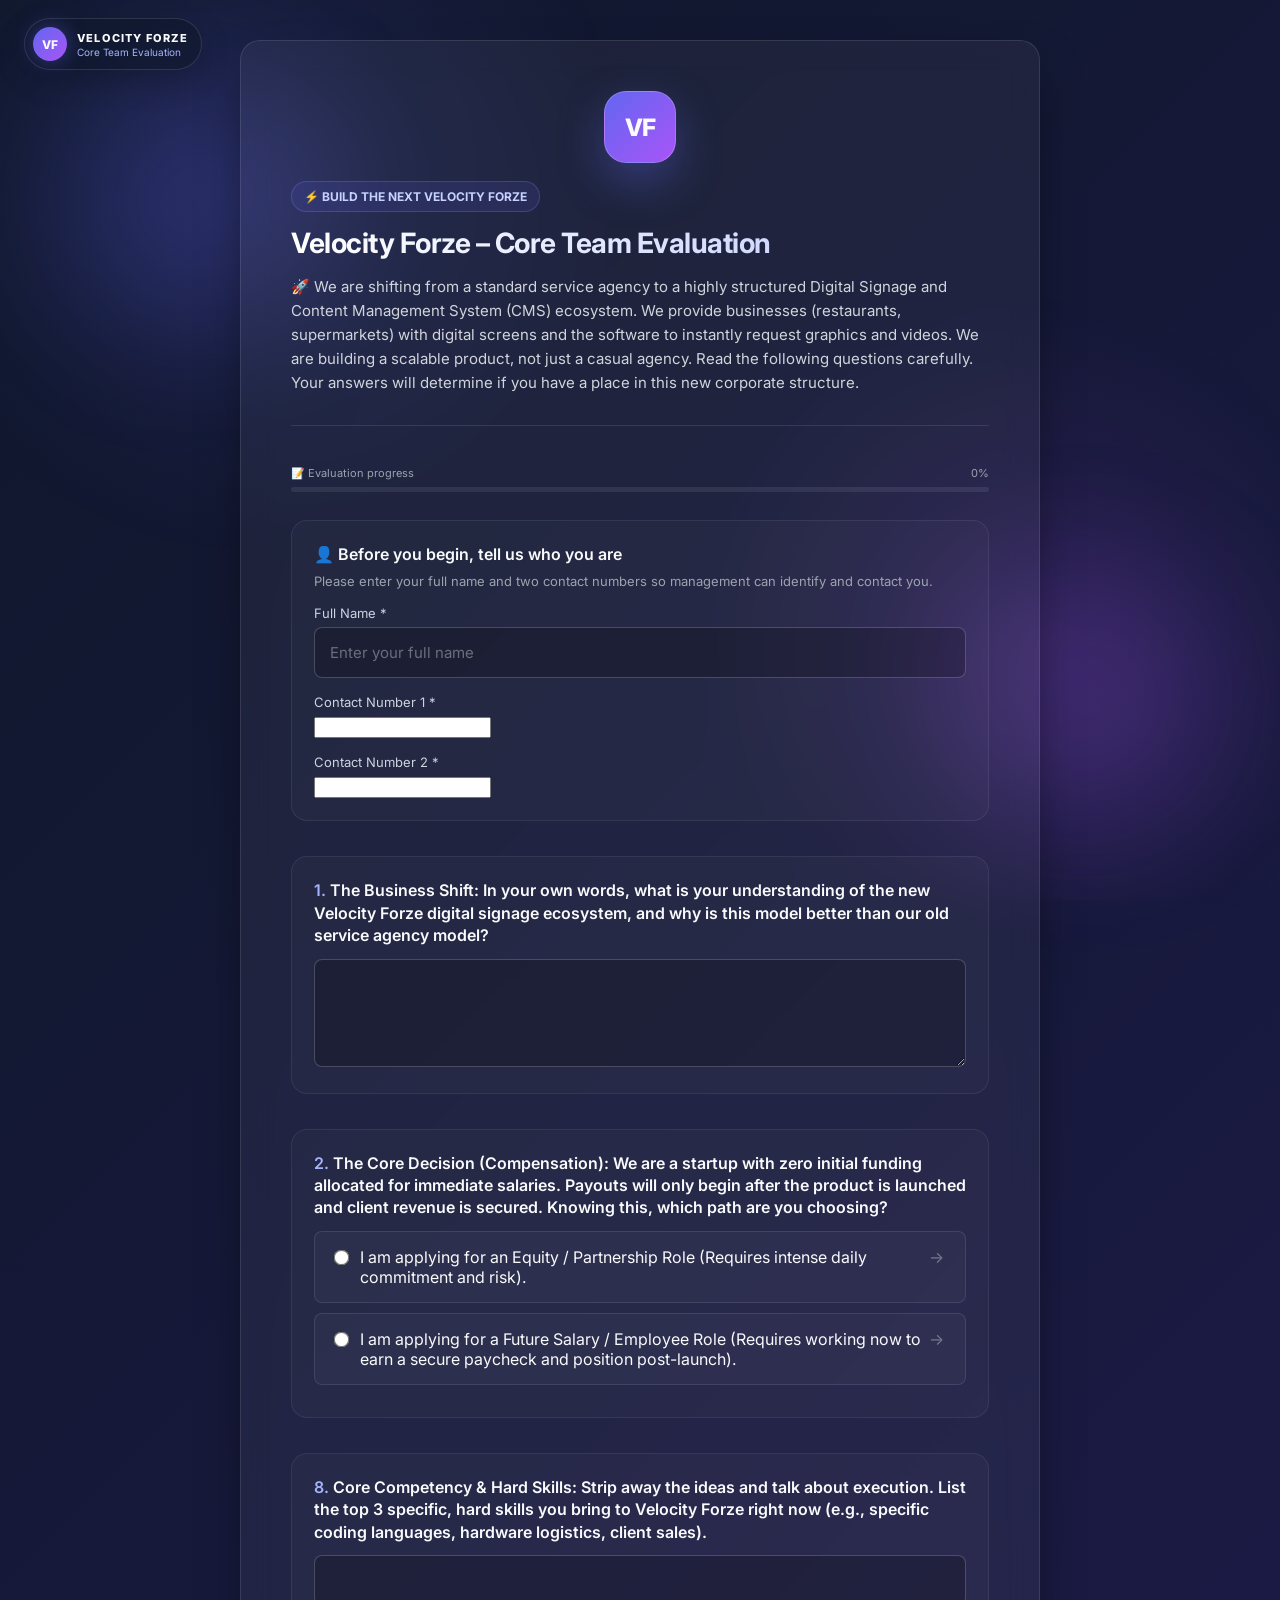
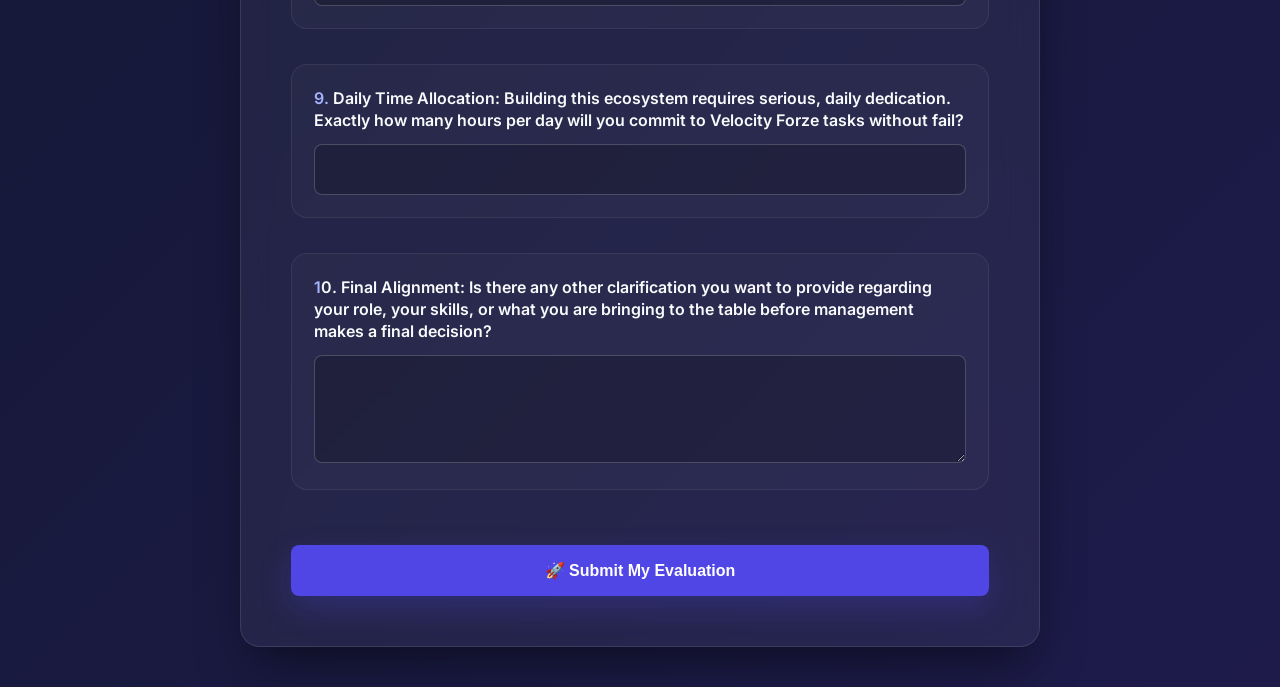
==== index.html @ c9fdd6f0 "Add files via upload" ====
<!DOCTYPE html>
<html lang="en">
<head>
    <meta charset="UTF-8">
    <meta name="viewport" content="width=device-width, initial-scale=1.0">
    <title>Velocity Forze – Core Team Evaluation</title>
    <style>
        @import url('https://fonts.googleapis.com/css2?family=Inter:wght@400;500;600;700;800&display=swap');

        * { box-sizing: border-box; }

        html { scroll-behavior: smooth; }

        body::before {
            content: "";
            position: fixed;
            inset: 0;
            pointer-events: none;
            background:
                radial-gradient(circle at 20% 20%, rgba(99,102,241,.14), transparent 30%),
                radial-gradient(circle at 80% 70%, rgba(168,85,247,.12), transparent 28%);
            animation: pulseBg 8s ease-in-out infinite alternate;
            z-index: -1;
        }

        .ambient {
            position: fixed;
            width: 260px;
            height: 260px;
            border-radius: 50%;
            filter: blur(70px);
            opacity: .22;
            pointer-events: none;
            z-index: -1;
            animation: floatOrb 10s ease-in-out infinite;
        }
        .ambient-1 { background: #6366f1; top: 8%; left: 5%; }
        .ambient-2 { background: #a855f7; right: 5%; bottom: 8%; animation-delay: -4s; }

        .top-brand {
            position: fixed;
            top: 18px;
            left: 24px;
            display: flex;
            align-items: center;
            gap: 10px;
            z-index: 20;
            padding: 8px 13px 8px 8px;
            border: 1px solid rgba(255,255,255,.12);
            background: rgba(15,23,42,.62);
            backdrop-filter: blur(14px);
            border-radius: 999px;
            box-shadow: 0 10px 30px rgba(0,0,0,.2);
        }

        .brand-mark {
            width: 34px;
            height: 34px;
            border-radius: 50%;
            display: grid;
            place-items: center;
            font-size: 12px;
            font-weight: 800;
            background: linear-gradient(135deg, #6366f1, #a855f7);
            box-shadow: 0 0 20px rgba(99,102,241,.45);
        }

        .brand-name { font-size: 11px; font-weight: 800; letter-spacing: 1.2px; }
        .brand-subtitle { font-size: 10px; color: #a5b4fc; margin-top: 1px; }

        .glass-panel {
            animation: panelIn .8s cubic-bezier(.2,.8,.2,1) both;
        }

        h1 {
            background: linear-gradient(90deg, #fff, #c7d2fe, #e9d5ff, #fff);
            background-size: 250% auto;
            -webkit-background-clip: text;
            background-clip: text;
            color: transparent;
            animation: shimmer 6s linear infinite;
        }

        .intro-badge {
            display: inline-flex;
            align-items: center;
            gap: 8px;
            margin-bottom: 14px;
            padding: 7px 12px;
            border-radius: 999px;
            font-size: 12px;
            font-weight: 700;
            color: #c7d2fe;
            background: rgba(99,102,241,.12);
            border: 1px solid rgba(129,140,248,.25);
        }

        .question-group {
            position: relative;
            padding: 22px;
            margin-bottom: 22px;
            border-radius: 16px;
            background: rgba(255,255,255,.025);
            border: 1px solid rgba(255,255,255,.07);
            transition: transform .25s ease, border-color .25s ease, background .25s ease;
        }

        .question-group.focused {
            border-color: rgba(129,140,248,.45);
            box-shadow: 0 0 0 3px rgba(79,70,229,.08);
        }

        .question-group:hover {
            transform: translateY(-2px);
            background: rgba(255,255,255,.045);
            border-color: rgba(129,140,248,.25);
        }

        label.question-title::first-letter { color: #a5b4fc; }

        textarea, input[type="text"] {
            background: rgba(2,6,23,.42);
            border-radius: 12px;
        }

        textarea::placeholder, input::placeholder { color: rgba(255,255,255,.35); }

        .radio-group label {
            position: relative;
            overflow: hidden;
            border-radius: 12px;
        }

        .radio-group label::after {
            content: "→";
            position: absolute;
            right: 16px;
            opacity: .35;
            transform: translateX(-5px);
            transition: .2s ease;
        }

        .radio-group label:hover::after {
            opacity: 1;
            transform: translateX(0);
        }

        .radio-group input[type="radio"]:checked + span { color: #c7d2fe; }

        .radio-group label:has(input:checked) {
            background: rgba(79,70,229,.16);
            border-color: rgba(129,140,248,.55);
            box-shadow: inset 0 0 0 1px rgba(129,140,248,.12), 0 8px 25px rgba(79,70,229,.12);
        }

        button.submit-btn {
            position: relative;
            overflow: hidden;
            border-radius: 12px;
            background: linear-gradient(135deg, #4f46e5, #7c3aed);
            box-shadow: 0 12px 30px rgba(79,70,229,.25);
            transition: transform .2s ease, box-shadow .2s ease;
        }

        button.submit-btn::before {
            content: "";
            position: absolute;
            top: 0;
            left: -120%;
            width: 80%;
            height: 100%;
            background: linear-gradient(90deg, transparent, rgba(255,255,255,.28), transparent);
            transform: skewX(-20deg);
            animation: buttonShine 3.5s infinite;
        }

        button.submit-btn:hover {
            background: linear-gradient(135deg, #6366f1, #8b5cf6);
            transform: translateY(-2px);
            box-shadow: 0 16px 35px rgba(79,70,229,.35);
        }

        .progress-wrap {
            margin: 0 0 28px;
        }

        .progress-head {
            display: flex;
            justify-content: space-between;
            color: #9ca3af;
            font-size: 11px;
            margin-bottom: 7px;
        }

        .progress-track {
            height: 5px;
            background: rgba(255,255,255,.08);
            border-radius: 999px;
            overflow: hidden;
        }

        .progress-bar {
            width: 0%;
            height: 100%;
            border-radius: inherit;
            background: linear-gradient(90deg, #6366f1, #a855f7);
            transition: width .35s ease;
        }

        .dynamic-section {
            border-left: 2px solid rgba(129,140,248,.45);
            padding-left: 12px;
        }

        @keyframes panelIn {
            from { opacity: 0; transform: translateY(25px) scale(.985); }
            to { opacity: 1; transform: translateY(0) scale(1); }
        }

        @keyframes shimmer {
            0% { background-position: 0% 50%; }
            100% { background-position: 250% 50%; }
        }

        @keyframes floatOrb {
            0%,100% { transform: translate(0,0) scale(1); }
            50% { transform: translate(30px,-25px) scale(1.08); }
        }

        @keyframes pulseBg {
            from { opacity: .7; }
            to { opacity: 1; }
        }

        @keyframes buttonShine {
            0%, 45% { left: -120%; }
            70%, 100% { left: 140%; }
        }

        @media (max-width: 700px) {
            body { padding: 75px 12px 25px; }
            .glass-panel { padding: 24px; }
            .top-brand { left: 12px; top: 12px; }
            h1 { font-size: 24px; }
            .question-group { padding: 16px; }
        }
    
        :root {
            --primary: #4F46E5;
            --primary-hover: #4338CA;
            --text-light: #F9FAFB;
            --text-muted: #D1D5DB;
        }

        body {
            margin: 0;
            padding: 40px 20px;
            font-family: 'Inter', -apple-system, BlinkMacSystemFont, "Segoe UI", Roboto, sans-serif;
            background: linear-gradient(135deg, #0f172a 0%, #1e1b4b 100%);
            color: var(--text-light);
            min-height: 100vh;
            display: flex;
            justify-content: center;
        }

        /* Ultra-Modern Glassmorphism UI */
        .glass-panel {
            background: rgba(255, 255, 255, 0.05);
            backdrop-filter: blur(16px);
            -webkit-backdrop-filter: blur(16px);
            border: 1px solid rgba(255, 255, 255, 0.1);
            border-radius: 20px;
            padding: 50px;
            max-width: 800px;
            width: 100%;
            box-shadow: 0 25px 50px -12px rgba(0, 0, 0, 0.5);
        }

        h1 {
            font-size: 28px;
            margin-top: 0;
            margin-bottom: 15px;
            font-weight: 700;
            letter-spacing: -0.5px;
        }

        p.description {
            color: var(--text-muted);
            font-size: 15px;
            line-height: 1.6;
            margin-bottom: 40px;
            border-bottom: 1px solid rgba(255,255,255,0.1);
            padding-bottom: 30px;
        }

        .question-group {
            margin-bottom: 35px;
        }

        label.question-title {
            display: block;
            font-weight: 600;
            margin-bottom: 12px;
            font-size: 16px;
            line-height: 1.4;
        }

        textarea, input[type="text"] {
            width: 100%;
            background: rgba(0, 0, 0, 0.2);
            border: 1px solid rgba(255, 255, 255, 0.2);
            color: white;
            border-radius: 8px;
            padding: 15px;
            font-size: 15px;
            font-family: inherit;
            box-sizing: border-box;
            transition: all 0.3s ease;
        }

        textarea:focus, input[type="text"]:focus {
            outline: none;
            border-color: var(--primary);
            box-shadow: 0 0 0 3px rgba(79, 70, 229, 0.2);
        }

        .radio-group label {
            display: flex;
            align-items: flex-start;
            background: rgba(255, 255, 255, 0.03);
            border: 1px solid rgba(255, 255, 255, 0.1);
            padding: 15px;
            border-radius: 8px;
            margin-bottom: 10px;
            cursor: pointer;
            transition: all 0.2s ease;
        }

        .radio-group label:hover {
            background: rgba(255, 255, 255, 0.08);
        }

        .radio-group input[type="radio"] {
            margin-top: 4px;
            margin-right: 12px;
            accent-color: var(--primary);
            transform: scale(1.2);
        }

        /* Smooth CSS Transitions for Dynamic Logic */
        .dynamic-section {
            max-height: 0;
            overflow: hidden;
            opacity: 0;
            transition: max-height 0.6s ease-in-out, opacity 0.6s ease-in-out, margin 0.6s ease-in-out;
        }

        .dynamic-section.active {
            max-height: 2000px; /* Arbitrary large number to allow full expansion */
            opacity: 1;
            margin-bottom: 30px;
        }

        button.submit-btn {
            background: var(--primary);
            color: white;
            border: none;
            padding: 16px 32px;
            border-radius: 8px;
            font-size: 16px;
            font-weight: 600;
            cursor: pointer;
            width: 100%;
            transition: background 0.3s ease;
            margin-top: 20px;
        }

        button.submit-btn:hover {
            background: var(--primary-hover);
        }

        .portal-logo {
            width: 72px;
            height: 72px;
            margin: 0 auto 18px;
            border-radius: 22px;
            display: grid;
            place-items: center;
            font-size: 24px;
            font-weight: 800;
            letter-spacing: -1px;
            background: linear-gradient(135deg, #6366f1, #a855f7);
            box-shadow: 0 18px 45px rgba(99,102,241,.35);
            border: 1px solid rgba(255,255,255,.2);
        }

        .admin-screen {
            display: none;
            width: 100%;
            max-width: 520px;
            margin: 70px auto 0;
            animation: panelIn .6s cubic-bezier(.2,.8,.2,1) both;
        }

        .admin-screen.visible { display: block; }

        .admin-card {
            background: rgba(255,255,255,.055);
            backdrop-filter: blur(18px);
            -webkit-backdrop-filter: blur(18px);
            border: 1px solid rgba(255,255,255,.12);
            border-radius: 22px;
            padding: 34px;
            box-shadow: 0 25px 60px rgba(0,0,0,.35);
        }

        .admin-card h2 { margin: 0 0 8px; }
        .admin-card p { color: #a1a1aa; line-height: 1.6; }

        .admin-input {
            width: 100%;
            padding: 14px;
            margin: 8px 0 12px;
            color: white;
            background: rgba(2,6,23,.5);
            border: 1px solid rgba(255,255,255,.14);
            border-radius: 11px;
            outline: none;
            font: inherit;
        }

        .admin-input:focus {
            border-color: #818cf8;
            box-shadow: 0 0 0 3px rgba(99,102,241,.12);
        }

        .admin-btn {
            width: 100%;
            border: 0;
            border-radius: 11px;
            padding: 14px;
            color: white;
            font-weight: 700;
            cursor: pointer;
            background: linear-gradient(135deg, #4f46e5, #7c3aed);
        }

        .admin-message {
            min-height: 20px;
            margin-top: 12px;
            color: #fca5a5;
            font-size: 13px;
        }

        .admin-panel {
            display: none;
            margin-top: 22px;
            padding: 18px;
            border-radius: 14px;
            background: rgba(255,255,255,.04);
            border: 1px solid rgba(255,255,255,.08);
        }

        .admin-panel.visible { display: block; }

        .back-link {
            display: inline-block;
            margin-top: 16px;
            color: #c7d2fe;
            cursor: pointer;
            text-decoration: none;
            font-size: 13px;
        }

    </style>
</head>
<body>
    <div class="ambient ambient-1"></div>
    <div class="ambient ambient-2"></div>
    <div class="top-brand">
        <div class="brand-mark">VF</div>
        <div>
            <div class="brand-name">VELOCITY FORZE</div>
            <div class="brand-subtitle">Core Team Evaluation</div>
        </div>
    </div>


    <section id="adminScreen" class="admin-screen">
        <div class="admin-card">
            <div class="portal-logo">VF</div>
            <h2>🔐 Admin Access</h2>
            <p>Velocity Forze management portal. Enter your administrator credentials to continue.</p>

            <label for="adminUser">Username</label>
            <input id="adminUser" class="admin-input" type="text" autocomplete="username" placeholder="Admin username">

            <label for="adminPass">Password</label>
            <input id="adminPass" class="admin-input" type="password" autocomplete="current-password" placeholder="Admin password">

            <button class="admin-btn" type="button" onclick="loginAdmin()">🚀 Access Admin</button>
            <div id="adminMessage" class="admin-message"></div>

            <div id="adminPanel" class="admin-panel">
                <strong>✅ Admin Portal Unlocked</strong>
                <p>You are now inside the Velocity Forze admin area.</p>
                <p><small>Form submissions are sent to the configured webhook endpoint.</small></p>
                <button class="admin-btn" type="button" onclick="logoutAdmin()">Log Out</button>
            </div>

            <a class="back-link" onclick="showEvaluation()">← Back to evaluation</a>
        </div>
    </section>

    <div id="evaluationScreen" class="glass-panel">
        <div class="portal-logo">VF</div>
        <div class="intro-badge">⚡ BUILD THE NEXT VELOCITY FORZE</div>
        <h1>Velocity Forze – Core Team Evaluation</h1>
        <p class="description">🚀 We are shifting from a standard service agency to a highly structured Digital Signage and Content Management System (CMS) ecosystem. We provide businesses (restaurants, supermarkets) with digital screens and the software to instantly request graphics and videos. We are building a scalable product, not just a casual agency. Read the following questions carefully. Your answers will determine if you have a place in this new corporate structure.</p>

        <!-- Form submission can be routed to a free service like Formspree.io by adding action="https://formspree.io/f/YOUR_ID" -->
        <div class="progress-wrap">
            <div class="progress-head">
                <span>📝 Evaluation progress</span>
                <span id="progressText">0%</span>
            </div>
            <div class="progress-track"><div class="progress-bar" id="progressBar"></div></div>
        </div>

        <form id="evaluationForm">
            

            <!-- APPLICANT DETAILS -->
            <div class="question-group applicant-details">
                <label class="question-title">👤 Before you begin, tell us who you are</label>
                <p style="color:#9ca3af;font-size:13px;margin:-4px 0 16px;">
                    Please enter your full name and two contact numbers so management can identify and contact you.
                </p>

                <label for="full_name" style="display:block;font-size:13px;color:#cbd5e1;margin-bottom:6px;">Full Name *</label>
                <input id="full_name" name="full_name" type="text" required autocomplete="name" placeholder="Enter your full name">

                <label for="contact_number_1" style="display:block;font-size:13px;color:#cbd5e1;margin:16px 0 6px;">Contact Number 1 *</label>
                <input id="contact_number_1" name="contact_number_1" type="tel" required autocomplete="tel" placeholder="Primary contact number">

                <label for="contact_number_2" style="display:block;font-size:13px;color:#cbd5e1;margin:16px 0 6px;">Contact Number 2 *</label>
                <input id="contact_number_2" name="contact_number_2" type="tel" required placeholder="Secondary contact number">
            </div>

            <!-- Question 1 -->
            <div class="question-group">
                <label class="question-title">1. The Business Shift: In your own words, what is your understanding of the new Velocity Forze digital signage ecosystem, and why is this model better than our old service agency model?</label>
                <textarea name="q1_business_shift" rows="4" required></textarea>
            </div>

            <!-- Question 2: The Core Decision (Triggers Logic) -->
            <div class="question-group">
                <label class="question-title">2. The Core Decision (Compensation): We are a startup with zero initial funding allocated for immediate salaries. Payouts will only begin after the product is launched and client revenue is secured. Knowing this, which path are you choosing?</label>
                <div class="radio-group">
                    <label>
                        <input type="radio" name="compensation" value="equity" onchange="toggleSections()" required>
                        I am applying for an Equity / Partnership Role (Requires intense daily commitment and risk).
                    </label>
                    <label>
                        <input type="radio" name="compensation" value="salary" onchange="toggleSections()">
                        I am applying for a Future Salary / Employee Role (Requires working now to earn a secure paycheck and position post-launch).
                    </label>
                </div>
            </div>

            <!-- PATH A: EQUITY SECTION (Hidden by default) -->
            <div id="equitySection" class="dynamic-section">
                <div class="question-group">
                    <label class="question-title">3. The Equity Investment: We do not give away free equity. If you want to be a partner, you must invest heavily. What exactly are you bringing to the table right now?</label>
                    <div class="radio-group">
                        <label><input type="radio" name="investment_type" value="skills"> High-Level Technical/Operational Skills (Sweat Equity)</label>
                        <label><input type="radio" name="investment_type" value="capital"> Direct Financial Capital (Monetary Investment)</label>
                    </div>
                </div>

                <div class="question-group">
                    <label class="question-title">4. Proving Your Equity Value: Based on your answer above, detail exactly what you are investing. If you chose skills, what are they and why can't the company survive without them? If you chose capital, how much?</label>
                    <textarea name="q_final_alignment" rows="4"></textarea>
                </div>

                <div class="question-group">
                    <label class="question-title">5. The Equity Revocation Clause: Equity is earned, not given. You will be assigned daily tasks that must be completed within your committed 5-7 hour window. If you fail to deliver on time, or if you stop working, the company retains the full legal right to revoke 100% of your equity. Furthermore, this equity cannot be sold or transferred. Do you understand and agree to these terms?</label>
                    <div class="radio-group">
                        <label><input type="radio" name="revocation_clause" value="agree"> Yes, I agree.</label>
                        <label><input type="radio" name="revocation_clause" value="disagree"> No, I do not agree. (Selecting this disqualifies you from an equity role).</label>
                    </div>
                </div>
            </div>

            <!-- PATH B: SALARY SECTION (Hidden by default) -->
            <div id="salarySection" class="dynamic-section">
                <div class="question-group">
                    <label class="question-title">6. The Salary Reality: You are choosing to be an employee waiting for the product launch. What specific daily tasks or skills will you execute right now, unpaid, to guarantee we successfully reach that launch day so we can all get paid?</label>
                    <textarea name="q_final_alignment" rows="4"></textarea>
                </div>

                <div class="question-group">
                    <label class="question-title">7. Future Salary Expectations: Once the product launches and the company has revenue, what specific job title and realistic monthly salary are you expecting in return for your early contributions?</label>
                    <input type="text" name="q7_salary_expectations">
                </div>
            </div>

            <!-- FINAL COMMON QUESTIONS (Always visible at the bottom) -->
            <div class="question-group">
                <label class="question-title">8. Core Competency & Hard Skills: Strip away the ideas and talk about execution. List the top 3 specific, hard skills you bring to Velocity Forze right now (e.g., specific coding languages, hardware logistics, client sales).</label>
                <input type="text" name="q8_hard_skills" required>
            </div>

            <div class="question-group">
                <label class="question-title">9. Daily Time Allocation: Building this ecosystem requires serious, daily dedication. Exactly how many hours per day will you commit to Velocity Forze tasks without fail?</label>
                <input type="text" name="q9_daily_hours" required>
            </div>

            <div class="question-group">
                <label class="question-title">10. Final Alignment: Is there any other clarification you want to provide regarding your role, your skills, or what you are bringing to the table before management makes a final decision?</label>
                <textarea name="q10_final_alignment" rows="4"></textarea>
            </div>

            <input type="hidden" name="submitted_at" id="submitted_at"><button type="submit" class="submit-btn">🚀 Submit My Evaluation</button>
        </form>
    </div>

    <!-- JavaScript to Handle the Instant Logic -->
    <script>
        function toggleSections() {
            const equityRadio = document.querySelector('input[name="compensation"][value="equity"]');
            const salaryRadio = document.querySelector('input[name="compensation"][value="salary"]');
            
            const equitySection = document.getElementById('equitySection');
            const salarySection = document.getElementById('salarySection');
            
            // Required field inputs inside the dynamic sections
            const equityInputs = equitySection.querySelectorAll('input, textarea');
            const salaryInputs = salarySection.querySelectorAll('input, textarea');

            if (equityRadio.checked) {
                // Show Equity, Hide Salary
                equitySection.classList.add('active');
                salarySection.classList.remove('active');
                
                // Toggle HTML5 validation so hidden fields don't block submission
                equityInputs.forEach(input => input.setAttribute('required', 'true'));
                salaryInputs.forEach(input => input.removeAttribute('required'));
                
            } else if (salaryRadio.checked) {
                // Show Salary, Hide Equity
                salarySection.classList.add('active');
                equitySection.classList.remove('active');
                
                // Toggle HTML5 validation
                salaryInputs.forEach(input => input.setAttribute('required', 'true'));
                equityInputs.forEach(input => input.removeAttribute('required'));
            }
        }
        document.getElementById('submitted_at').value = new Date().toISOString();

        // Live completion indicator
        const form = document.getElementById('evaluationForm');
        const progressBar = document.getElementById('progressBar');
        const progressText = document.getElementById('progressText');

        function updateProgress() {
            const visibleRequired = [...form.querySelectorAll('input[required], textarea[required]')]
                .filter(el => el.offsetParent !== null);
            const answered = visibleRequired.filter(el =>
                el.type === 'radio'
                    ? document.querySelector(`input[name="${el.name}"]:checked`)
                    : el.value.trim() !== ''
            ).length;

            const percent = visibleRequired.length ? Math.round((answered / visibleRequired.length) * 100) : 0;
            progressBar.style.width = percent + '%';
            progressText.textContent = percent + '%';
        }

        form.addEventListener('input', updateProgress);
        form.addEventListener('change', updateProgress);

        document.querySelectorAll('textarea, input[type="text"]').forEach(field => {
            field.addEventListener('focus', () => field.closest('.question-group')?.classList.add('focused'));
            field.addEventListener('blur', () => field.closest('.question-group')?.classList.remove('focused'));
        });

        updateProgress();

        // Simple portal routing for /admin.
        // Note: credentials are client-side, so this is suitable only for a basic portal gate,
        // not for protecting sensitive production administration.
        const ADMIN_USERNAME = 'admin000';
        const ADMIN_PASSWORD = 'admin@1625';

        const adminScreen = document.getElementById('adminScreen');
        const evaluationScreen = document.getElementById('evaluationScreen');

        function showAdmin() {
            adminScreen.classList.add('visible');
            evaluationScreen.style.display = 'none';
            document.title = 'Velocity Forze – Admin Portal';
        }

        function showEvaluation() {
            adminScreen.classList.remove('visible');
            evaluationScreen.style.display = '';
            document.title = 'Velocity Forze – Core Team Evaluation';
            history.pushState({}, '', window.location.pathname.split('/admin')[0] || '/');
        }

        function loginAdmin() {
            const username = document.getElementById('adminUser').value.trim();
            const password = document.getElementById('adminPass').value;
            const message = document.getElementById('adminMessage');

            if (username === ADMIN_USERNAME && password === ADMIN_PASSWORD) {
                message.textContent = '';
                document.getElementById('adminPanel').classList.add('visible');
            } else {
                message.textContent = '❌ Incorrect admin username or password.';
                document.getElementById('adminPanel').classList.remove('visible');
            }
        }

        function logoutAdmin() {
            document.getElementById('adminPanel').classList.remove('visible');
            document.getElementById('adminUser').value = '';
            document.getElementById('adminPass').value = '';
            document.getElementById('adminMessage').textContent = '';
        }

        window.addEventListener('popstate', () => {
            if (window.location.pathname.replace(/\/+$/, '').endsWith('/admin')) showAdmin();
            else showEvaluation();
        });

        if (window.location.pathname.replace(/\/+$/, '').endsWith('/admin')) {
            showAdmin();
        }

    </script>
<script>
(function(){
const KEY='vf_member_answers';
function rows(){try{return JSON.parse(localStorage.getItem(KEY)||'[]')}catch(e){return[]}}
function esc(v){return String(v??'').replace(/&/g,'&amp;').replace(/</g,'&lt;').replace(/>/g,'&gt;').replace(/"/g,'&quot;')}
function excel(data){
const heads=['No.','Full Name','Contact 1','Contact 2','Q1','Compensation','Q3 Investment Type','Q4 Equity Value','Q5 Revocation','Q6 Salary Tasks','Q7 Salary Expectations','Q8 Hard Skills','Q9 Daily Hours','Q10 Final Alignment','Submitted At'];
const keys=['no','full_name','contact_number_1','contact_number_2','q1_business_shift','compensation','investment_type','q4_equity_value','revocation_clause','q6_salary_tasks','q7_salary_expectations','q8_hard_skills','q9_daily_hours','q10_final_alignment','submitted_at'];
let x='<?xml version="1.0"?><Workbook xmlns="urn:schemas-microsoft-com:office:spreadsheet" xmlns:ss="urn:schemas-microsoft-com:office:spreadsheet"><Worksheet ss:Name="Answers"><Table><Row>';
heads.forEach(h=>x+='<Cell><Data ss:Type="String">'+esc(h)+'</Data></Cell>');x+='</Row>';
data.forEach(r=>{x+='<Row>';keys.forEach(k=>x+='<Cell><Data ss:Type="String">'+esc(r[k])+'</Data></Cell>');x+='</Row>'});
return x+'</Table></Worksheet></Workbook>';
}
function download(data){
const b=new Blob([excel(data)],{type:'application/vnd.ms-excel'}),u=URL.createObjectURL(b),a=document.createElement('a');
a.href=u;a.download='Answers_By_Members.xls';a.click();setTimeout(()=>URL.revokeObjectURL(u),1000);
}
document.getElementById('evaluationForm').addEventListener('submit',function(e){
e.preventDefault();const f=new FormData(this),d=rows();
d.push({no:d.length+1,full_name:f.get('full_name')||'',contact_number_1:f.get('contact_number_1')||'',contact_number_2:f.get('contact_number_2')||'',q1_business_shift:f.get('q1_business_shift')||'',compensation:f.get('compensation')||'',investment_type:f.get('investment_type')||'',q4_equity_value:f.get('q4_equity_value')||'',revocation_clause:f.get('revocation_clause')||'',q6_salary_tasks:f.get('q6_salary_tasks')||'',q7_salary_expectations:f.get('q7_salary_expectations')||'',q8_hard_skills:f.get('q8_hard_skills')||'',q9_daily_hours:f.get('q9_daily_hours')||'',q10_final_alignment:f.get('q10_final_alignment')||'',submitted_at:new Date().toLocaleString()});
localStorage.setItem(KEY,JSON.stringify(d));download(d);alert('✅ Submitted! Your Answers_By_Members.xls file has been created/updated.');this.reset();
if(typeof updateProgress==='function')updateProgress();
});
})();
</script></body>
</html>
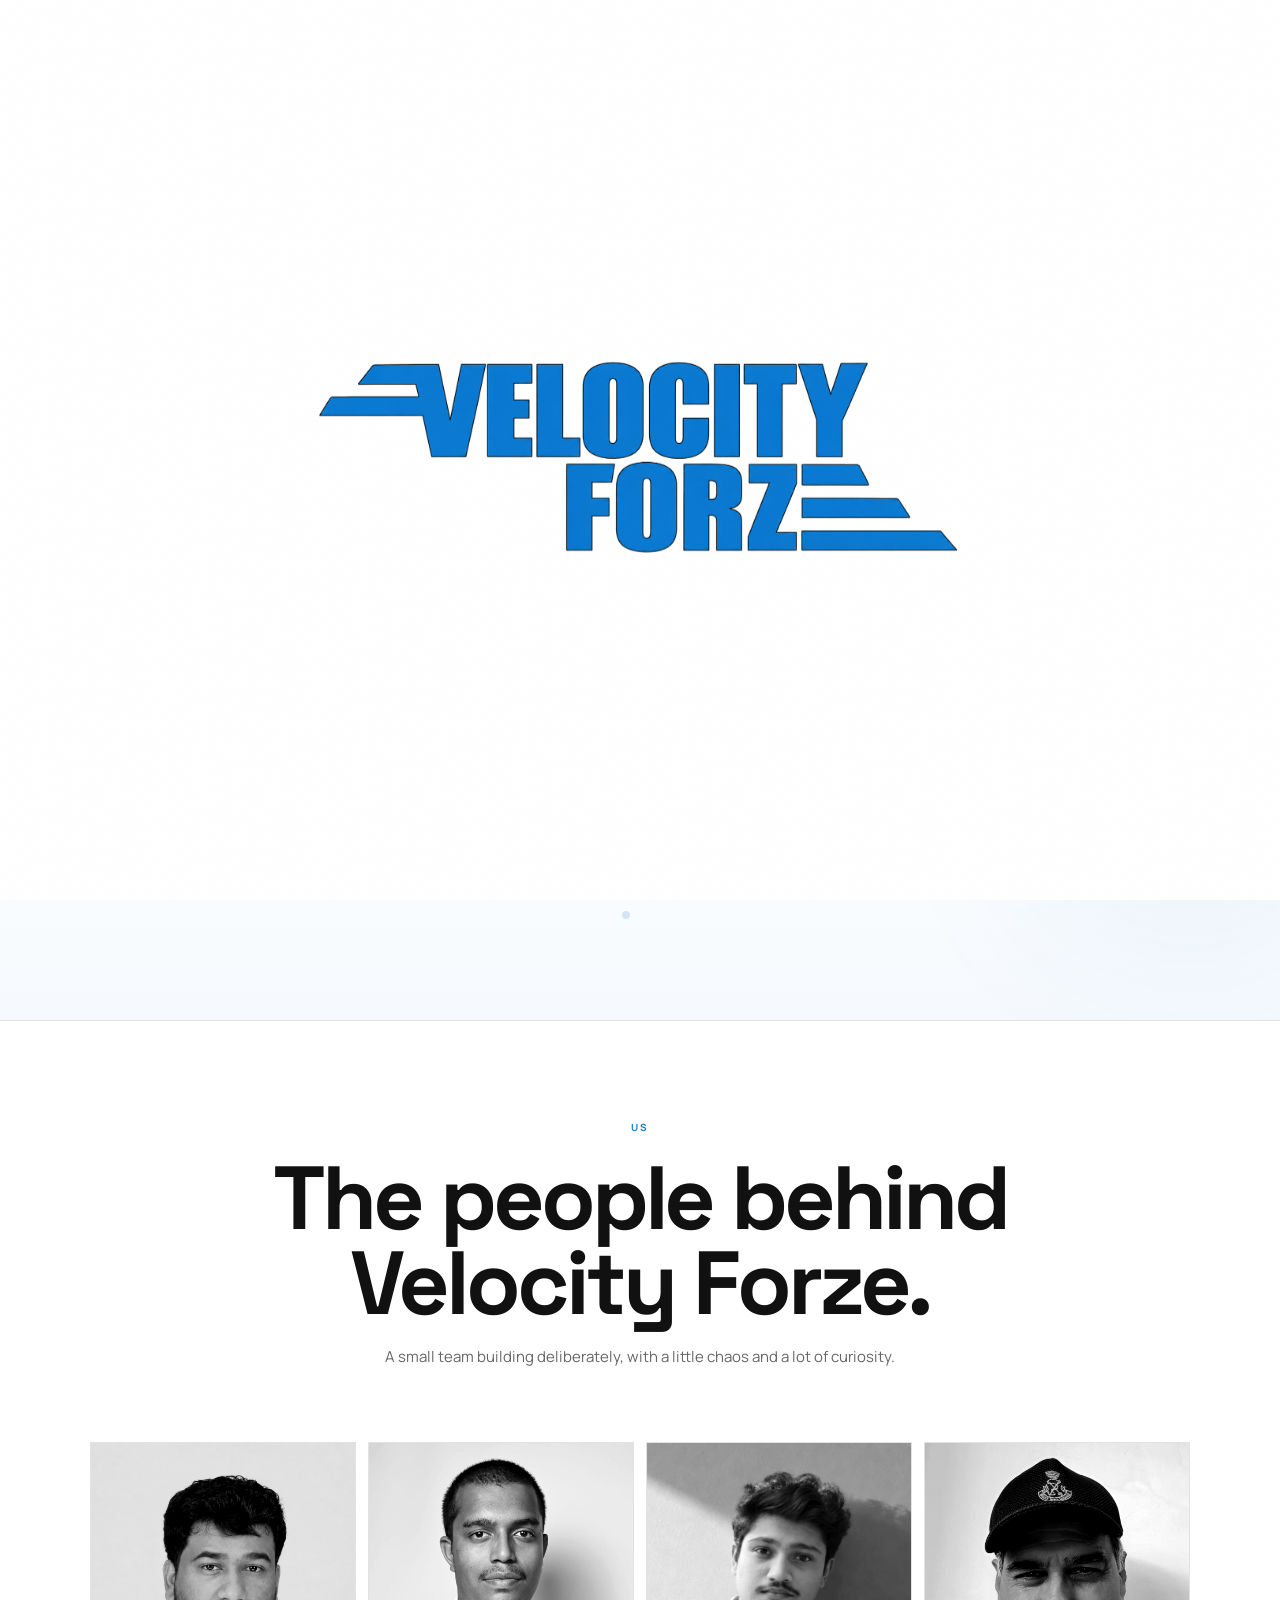
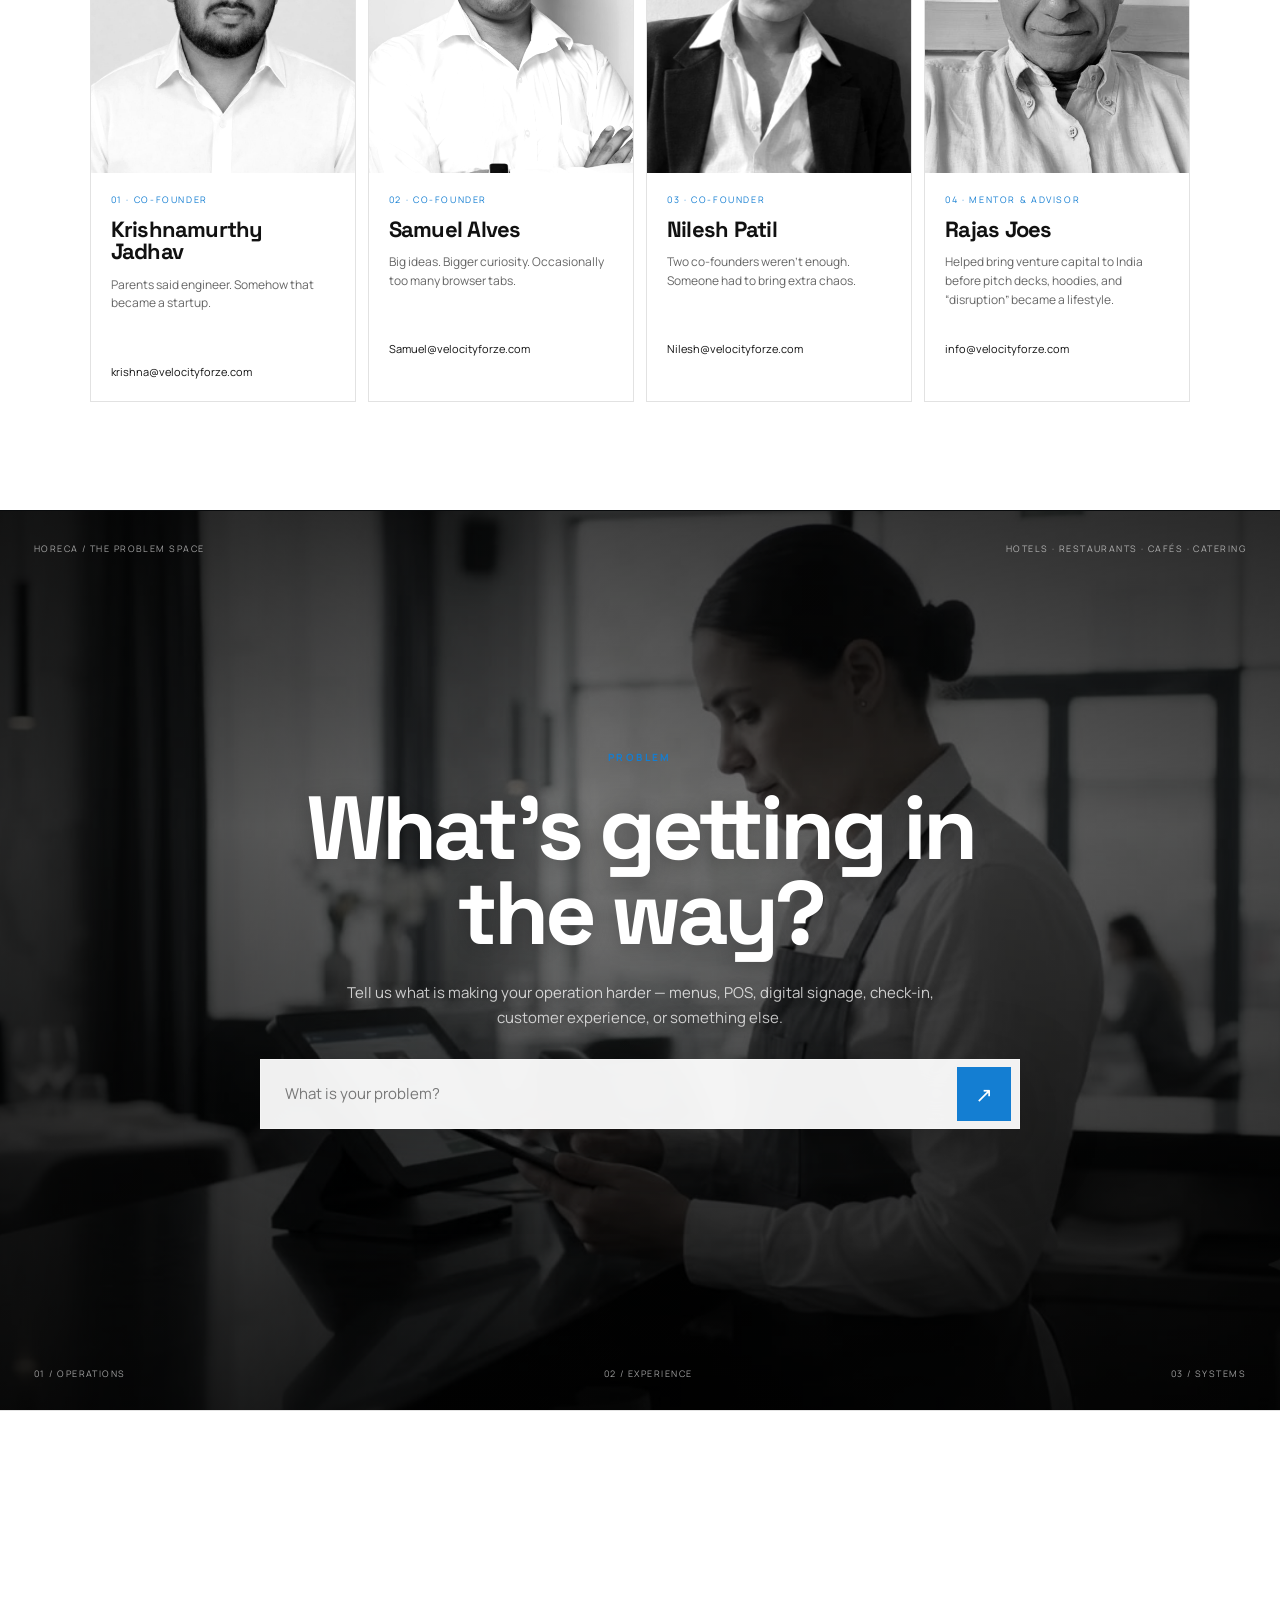
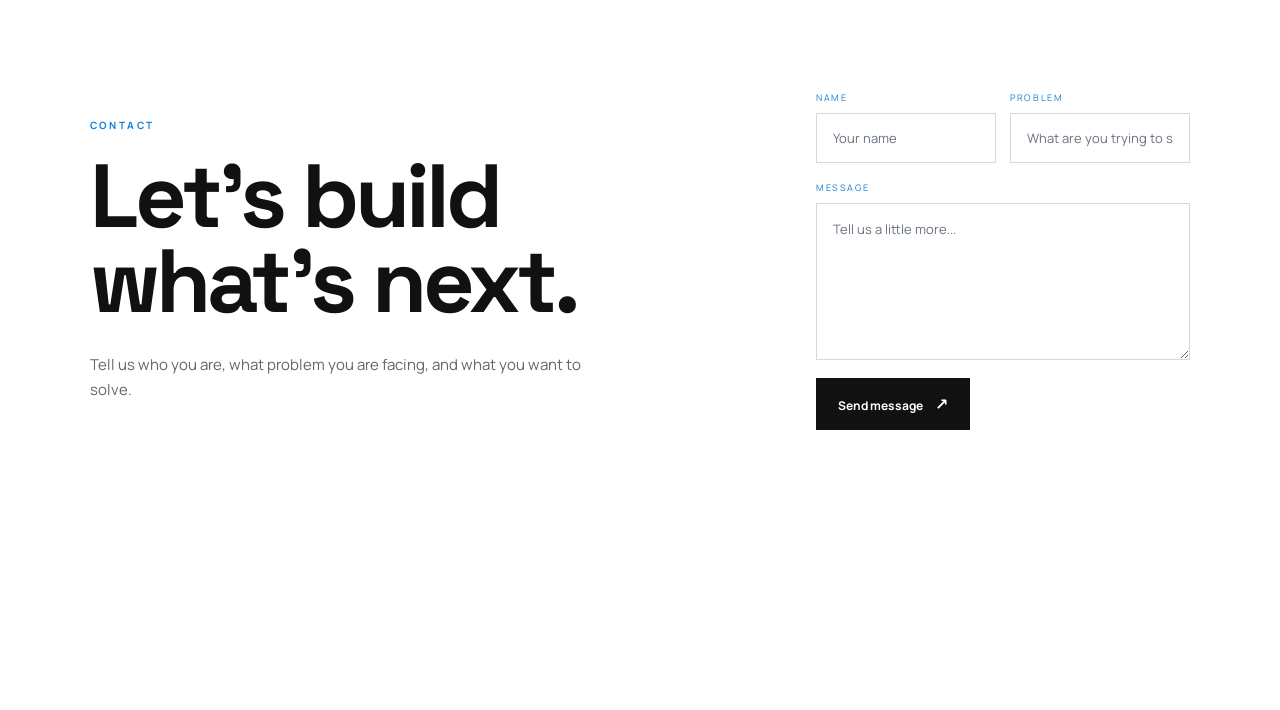
==== commit 573221d5: "Add files via upload" ====
--- a/index.html
+++ b/index.html
@@ -1,769 +1,136 @@
-<!DOCTYPE html>
+<!doctype html>
 <html lang="en">
 <head>
-    <meta charset="UTF-8">
-    <meta name="viewport" content="width=device-width, initial-scale=1.0">
-    <title>Velocity Forze – Core Team Evaluation</title>
-    <style>
-        @import url('https://fonts.googleapis.com/css2?family=Inter:wght@400;500;600;700;800&display=swap');
-
-        * { box-sizing: border-box; }
-
-        html { scroll-behavior: smooth; }
-
-        body::before {
-            content: "";
-            position: fixed;
-            inset: 0;
-            pointer-events: none;
-            background:
-                radial-gradient(circle at 20% 20%, rgba(99,102,241,.14), transparent 30%),
-                radial-gradient(circle at 80% 70%, rgba(168,85,247,.12), transparent 28%);
-            animation: pulseBg 8s ease-in-out infinite alternate;
-            z-index: -1;
-        }
-
-        .ambient {
-            position: fixed;
-            width: 260px;
-            height: 260px;
-            border-radius: 50%;
-            filter: blur(70px);
-            opacity: .22;
-            pointer-events: none;
-            z-index: -1;
-            animation: floatOrb 10s ease-in-out infinite;
-        }
-        .ambient-1 { background: #6366f1; top: 8%; left: 5%; }
-        .ambient-2 { background: #a855f7; right: 5%; bottom: 8%; animation-delay: -4s; }
-
-        .top-brand {
-            position: fixed;
-            top: 18px;
-            left: 24px;
-            display: flex;
-            align-items: center;
-            gap: 10px;
-            z-index: 20;
-            padding: 8px 13px 8px 8px;
-            border: 1px solid rgba(255,255,255,.12);
-            background: rgba(15,23,42,.62);
-            backdrop-filter: blur(14px);
-            border-radius: 999px;
-            box-shadow: 0 10px 30px rgba(0,0,0,.2);
-        }
-
-        .brand-mark {
-            width: 34px;
-            height: 34px;
-            border-radius: 50%;
-            display: grid;
-            place-items: center;
-            font-size: 12px;
-            font-weight: 800;
-            background: linear-gradient(135deg, #6366f1, #a855f7);
-            box-shadow: 0 0 20px rgba(99,102,241,.45);
-        }
-
-        .brand-name { font-size: 11px; font-weight: 800; letter-spacing: 1.2px; }
-        .brand-subtitle { font-size: 10px; color: #a5b4fc; margin-top: 1px; }
-
-        .glass-panel {
-            animation: panelIn .8s cubic-bezier(.2,.8,.2,1) both;
-        }
-
-        h1 {
-            background: linear-gradient(90deg, #fff, #c7d2fe, #e9d5ff, #fff);
-            background-size: 250% auto;
-            -webkit-background-clip: text;
-            background-clip: text;
-            color: transparent;
-            animation: shimmer 6s linear infinite;
-        }
-
-        .intro-badge {
-            display: inline-flex;
-            align-items: center;
-            gap: 8px;
-            margin-bottom: 14px;
-            padding: 7px 12px;
-            border-radius: 999px;
-            font-size: 12px;
-            font-weight: 700;
-            color: #c7d2fe;
-            background: rgba(99,102,241,.12);
-            border: 1px solid rgba(129,140,248,.25);
-        }
-
-        .question-group {
-            position: relative;
-            padding: 22px;
-            margin-bottom: 22px;
-            border-radius: 16px;
-            background: rgba(255,255,255,.025);
-            border: 1px solid rgba(255,255,255,.07);
-            transition: transform .25s ease, border-color .25s ease, background .25s ease;
-        }
-
-        .question-group.focused {
-            border-color: rgba(129,140,248,.45);
-            box-shadow: 0 0 0 3px rgba(79,70,229,.08);
-        }
-
-        .question-group:hover {
-            transform: translateY(-2px);
-            background: rgba(255,255,255,.045);
-            border-color: rgba(129,140,248,.25);
-        }
-
-        label.question-title::first-letter { color: #a5b4fc; }
-
-        textarea, input[type="text"] {
-            background: rgba(2,6,23,.42);
-            border-radius: 12px;
-        }
-
-        textarea::placeholder, input::placeholder { color: rgba(255,255,255,.35); }
-
-        .radio-group label {
-            position: relative;
-            overflow: hidden;
-            border-radius: 12px;
-        }
-
-        .radio-group label::after {
-            content: "→";
-            position: absolute;
-            right: 16px;
-            opacity: .35;
-            transform: translateX(-5px);
-            transition: .2s ease;
-        }
-
-        .radio-group label:hover::after {
-            opacity: 1;
-            transform: translateX(0);
-        }
-
-        .radio-group input[type="radio"]:checked + span { color: #c7d2fe; }
-
-        .radio-group label:has(input:checked) {
-            background: rgba(79,70,229,.16);
-            border-color: rgba(129,140,248,.55);
-            box-shadow: inset 0 0 0 1px rgba(129,140,248,.12), 0 8px 25px rgba(79,70,229,.12);
-        }
-
-        button.submit-btn {
-            position: relative;
-            overflow: hidden;
-            border-radius: 12px;
-            background: linear-gradient(135deg, #4f46e5, #7c3aed);
-            box-shadow: 0 12px 30px rgba(79,70,229,.25);
-            transition: transform .2s ease, box-shadow .2s ease;
-        }
-
-        button.submit-btn::before {
-            content: "";
-            position: absolute;
-            top: 0;
-            left: -120%;
-            width: 80%;
-            height: 100%;
-            background: linear-gradient(90deg, transparent, rgba(255,255,255,.28), transparent);
-            transform: skewX(-20deg);
-            animation: buttonShine 3.5s infinite;
-        }
-
-        button.submit-btn:hover {
-            background: linear-gradient(135deg, #6366f1, #8b5cf6);
-            transform: translateY(-2px);
-            box-shadow: 0 16px 35px rgba(79,70,229,.35);
-        }
-
-        .progress-wrap {
-            margin: 0 0 28px;
-        }
-
-        .progress-head {
-            display: flex;
-            justify-content: space-between;
-            color: #9ca3af;
-            font-size: 11px;
-            margin-bottom: 7px;
-        }
-
-        .progress-track {
-            height: 5px;
-            background: rgba(255,255,255,.08);
-            border-radius: 999px;
-            overflow: hidden;
-        }
-
-        .progress-bar {
-            width: 0%;
-            height: 100%;
-            border-radius: inherit;
-            background: linear-gradient(90deg, #6366f1, #a855f7);
-            transition: width .35s ease;
-        }
-
-        .dynamic-section {
-            border-left: 2px solid rgba(129,140,248,.45);
-            padding-left: 12px;
-        }
-
-        @keyframes panelIn {
-            from { opacity: 0; transform: translateY(25px) scale(.985); }
-            to { opacity: 1; transform: translateY(0) scale(1); }
-        }
-
-        @keyframes shimmer {
-            0% { background-position: 0% 50%; }
-            100% { background-position: 250% 50%; }
-        }
-
-        @keyframes floatOrb {
-            0%,100% { transform: translate(0,0) scale(1); }
-            50% { transform: translate(30px,-25px) scale(1.08); }
-        }
-
-        @keyframes pulseBg {
-            from { opacity: .7; }
-            to { opacity: 1; }
-        }
-
-        @keyframes buttonShine {
-            0%, 45% { left: -120%; }
-            70%, 100% { left: 140%; }
-        }
-
-        @media (max-width: 700px) {
-            body { padding: 75px 12px 25px; }
-            .glass-panel { padding: 24px; }
-            .top-brand { left: 12px; top: 12px; }
-            h1 { font-size: 24px; }
-            .question-group { padding: 16px; }
-        }
-    
-        :root {
-            --primary: #4F46E5;
-            --primary-hover: #4338CA;
-            --text-light: #F9FAFB;
-            --text-muted: #D1D5DB;
-        }
-
-        body {
-            margin: 0;
-            padding: 40px 20px;
-            font-family: 'Inter', -apple-system, BlinkMacSystemFont, "Segoe UI", Roboto, sans-serif;
-            background: linear-gradient(135deg, #0f172a 0%, #1e1b4b 100%);
-            color: var(--text-light);
-            min-height: 100vh;
-            display: flex;
-            justify-content: center;
-        }
-
-        /* Ultra-Modern Glassmorphism UI */
-        .glass-panel {
-            background: rgba(255, 255, 255, 0.05);
-            backdrop-filter: blur(16px);
-            -webkit-backdrop-filter: blur(16px);
-            border: 1px solid rgba(255, 255, 255, 0.1);
-            border-radius: 20px;
-            padding: 50px;
-            max-width: 800px;
-            width: 100%;
-            box-shadow: 0 25px 50px -12px rgba(0, 0, 0, 0.5);
-        }
-
-        h1 {
-            font-size: 28px;
-            margin-top: 0;
-            margin-bottom: 15px;
-            font-weight: 700;
-            letter-spacing: -0.5px;
-        }
-
-        p.description {
-            color: var(--text-muted);
-            font-size: 15px;
-            line-height: 1.6;
-            margin-bottom: 40px;
-            border-bottom: 1px solid rgba(255,255,255,0.1);
-            padding-bottom: 30px;
-        }
-
-        .question-group {
-            margin-bottom: 35px;
-        }
-
-        label.question-title {
-            display: block;
-            font-weight: 600;
-            margin-bottom: 12px;
-            font-size: 16px;
-            line-height: 1.4;
-        }
-
-        textarea, input[type="text"] {
-            width: 100%;
-            background: rgba(0, 0, 0, 0.2);
-            border: 1px solid rgba(255, 255, 255, 0.2);
-            color: white;
-            border-radius: 8px;
-            padding: 15px;
-            font-size: 15px;
-            font-family: inherit;
-            box-sizing: border-box;
-            transition: all 0.3s ease;
-        }
-
-        textarea:focus, input[type="text"]:focus {
-            outline: none;
-            border-color: var(--primary);
-            box-shadow: 0 0 0 3px rgba(79, 70, 229, 0.2);
-        }
-
-        .radio-group label {
-            display: flex;
-            align-items: flex-start;
-            background: rgba(255, 255, 255, 0.03);
-            border: 1px solid rgba(255, 255, 255, 0.1);
-            padding: 15px;
-            border-radius: 8px;
-            margin-bottom: 10px;
-            cursor: pointer;
-            transition: all 0.2s ease;
-        }
-
-        .radio-group label:hover {
-            background: rgba(255, 255, 255, 0.08);
-        }
-
-        .radio-group input[type="radio"] {
-            margin-top: 4px;
-            margin-right: 12px;
-            accent-color: var(--primary);
-            transform: scale(1.2);
-        }
-
-        /* Smooth CSS Transitions for Dynamic Logic */
-        .dynamic-section {
-            max-height: 0;
-            overflow: hidden;
-            opacity: 0;
-            transition: max-height 0.6s ease-in-out, opacity 0.6s ease-in-out, margin 0.6s ease-in-out;
-        }
-
-        .dynamic-section.active {
-            max-height: 2000px; /* Arbitrary large number to allow full expansion */
-            opacity: 1;
-            margin-bottom: 30px;
-        }
-
-        button.submit-btn {
-            background: var(--primary);
-            color: white;
-            border: none;
-            padding: 16px 32px;
-            border-radius: 8px;
-            font-size: 16px;
-            font-weight: 600;
-            cursor: pointer;
-            width: 100%;
-            transition: background 0.3s ease;
-            margin-top: 20px;
-        }
-
-        button.submit-btn:hover {
-            background: var(--primary-hover);
-        }
-
-        .portal-logo {
-            width: 72px;
-            height: 72px;
-            margin: 0 auto 18px;
-            border-radius: 22px;
-            display: grid;
-            place-items: center;
-            font-size: 24px;
-            font-weight: 800;
-            letter-spacing: -1px;
-            background: linear-gradient(135deg, #6366f1, #a855f7);
-            box-shadow: 0 18px 45px rgba(99,102,241,.35);
-            border: 1px solid rgba(255,255,255,.2);
-        }
-
-        .admin-screen {
-            display: none;
-            width: 100%;
-            max-width: 520px;
-            margin: 70px auto 0;
-            animation: panelIn .6s cubic-bezier(.2,.8,.2,1) both;
-        }
-
-        .admin-screen.visible { display: block; }
-
-        .admin-card {
-            background: rgba(255,255,255,.055);
-            backdrop-filter: blur(18px);
-            -webkit-backdrop-filter: blur(18px);
-            border: 1px solid rgba(255,255,255,.12);
-            border-radius: 22px;
-            padding: 34px;
-            box-shadow: 0 25px 60px rgba(0,0,0,.35);
-        }
-
-        .admin-card h2 { margin: 0 0 8px; }
-        .admin-card p { color: #a1a1aa; line-height: 1.6; }
-
-        .admin-input {
-            width: 100%;
-            padding: 14px;
-            margin: 8px 0 12px;
-            color: white;
-            background: rgba(2,6,23,.5);
-            border: 1px solid rgba(255,255,255,.14);
-            border-radius: 11px;
-            outline: none;
-            font: inherit;
-        }
-
-        .admin-input:focus {
-            border-color: #818cf8;
-            box-shadow: 0 0 0 3px rgba(99,102,241,.12);
-        }
-
-        .admin-btn {
-            width: 100%;
-            border: 0;
-            border-radius: 11px;
-            padding: 14px;
-            color: white;
-            font-weight: 700;
-            cursor: pointer;
-            background: linear-gradient(135deg, #4f46e5, #7c3aed);
-        }
-
-        .admin-message {
-            min-height: 20px;
-            margin-top: 12px;
-            color: #fca5a5;
-            font-size: 13px;
-        }
-
-        .admin-panel {
-            display: none;
-            margin-top: 22px;
-            padding: 18px;
-            border-radius: 14px;
-            background: rgba(255,255,255,.04);
-            border: 1px solid rgba(255,255,255,.08);
-        }
-
-        .admin-panel.visible { display: block; }
-
-        .back-link {
-            display: inline-block;
-            margin-top: 16px;
-            color: #c7d2fe;
-            cursor: pointer;
-            text-decoration: none;
-            font-size: 13px;
-        }
-
-    </style>
+  <meta charset="UTF-8" />
+  <meta name="viewport" content="width=device-width, initial-scale=1.0" />
+  <meta name="description" content="Velocity Forze — AI-led technology for the HoReCa industry." />
+  <title>Velocity Forze</title>
+  <link rel="preconnect" href="https://fonts.googleapis.com">
+  <link rel="preconnect" href="https://fonts.gstatic.com" crossorigin>
+  <link href="https://fonts.googleapis.com/css2?family=Manrope:wght@400;500;600;700;800&family=Space+Grotesk:wght@400;500;600;700&display=swap" rel="stylesheet">
+  <link rel="stylesheet" href="style.css" />
 </head>
 <body>
-    <div class="ambient ambient-1"></div>
-    <div class="ambient ambient-2"></div>
-    <div class="top-brand">
-        <div class="brand-mark">VF</div>
-        <div>
-            <div class="brand-name">VELOCITY FORZE</div>
-            <div class="brand-subtitle">Core Team Evaluation</div>
-        </div>
-    </div>
+  <div class="opening" id="opening" aria-hidden="false">
+    <div class="opening-noise"></div>
+    <div class="opening-mark" aria-hidden="true"></div>
+  </div>
 
+  <div class="logo-dock" id="logoDock">
+    <button class="brand-button" id="brandButton" aria-label="Return to opening screen">
+      <img src="assets/velocity-forze-logo-blue.png" alt="Velocity Forze" />
+    </button>
+  </div>
 
-    <section id="adminScreen" class="admin-screen">
-        <div class="admin-card">
-            <div class="portal-logo">VF</div>
-            <h2>🔐 Admin Access</h2>
-            <p>Velocity Forze management portal. Enter your administrator credentials to continue.</p>
+  <header class="site-nav" id="siteNav">
+    <nav aria-label="Main navigation">
+      <a href="#home" class="active">Home</a>
+      <a href="#about">About</a>
+      <a href="#us">Us</a>
+      <a href="#problem">Problem</a>
+      <a href="#contact">Contact</a>
+    </nav>
+  </header>
 
-            <label for="adminUser">Username</label>
-            <input id="adminUser" class="admin-input" type="text" autocomplete="username" placeholder="Admin username">
+  <main>
+    <!-- Home is intentionally empty beside the logo. -->
+    <section class="home" id="home" aria-label="Home"></section>
 
-            <label for="adminPass">Password</label>
-            <input id="adminPass" class="admin-input" type="password" autocomplete="current-password" placeholder="Admin password">
-
-            <button class="admin-btn" type="button" onclick="loginAdmin()">🚀 Access Admin</button>
-            <div id="adminMessage" class="admin-message"></div>
-
-            <div id="adminPanel" class="admin-panel">
-                <strong>✅ Admin Portal Unlocked</strong>
-                <p>You are now inside the Velocity Forze admin area.</p>
-                <p><small>Form submissions are sent to the configured webhook endpoint.</small></p>
-                <button class="admin-btn" type="button" onclick="logoutAdmin()">Log Out</button>
-            </div>
-
-            <a class="back-link" onclick="showEvaluation()">← Back to evaluation</a>
-        </div>
+    <section class="section about" id="about">
+      <div class="ambient ambient-a"></div>
+      <div class="ambient ambient-b"></div>
+      <div class="network" aria-hidden="true">
+        <span class="node n1"></span><span class="node n2"></span><span class="node n3"></span>
+        <span class="node n4"></span><span class="node n5"></span><span class="node n6"></span>
+        <i class="line l1"></i><i class="line l2"></i><i class="line l3"></i>
+        <i class="line l4"></i><i class="line l5"></i><i class="line l6"></i>
+      </div>
+      <div class="content content-center reveal">
+        <p class="eyebrow">About</p>
+        <h1>We’re building<span>…</span></h1>
+        <p class="lead">We are a stealth-mode startup working on a range of solutions for the HoReCa industry.</p>
+        <p class="sublead">AI-led technology, shaped around the realities of hospitality.</p>
+      </div>
     </section>
 
-    <div id="evaluationScreen" class="glass-panel">
-        <div class="portal-logo">VF</div>
-        <div class="intro-badge">⚡ BUILD THE NEXT VELOCITY FORZE</div>
-        <h1>Velocity Forze – Core Team Evaluation</h1>
-        <p class="description">🚀 We are shifting from a standard service agency to a highly structured Digital Signage and Content Management System (CMS) ecosystem. We provide businesses (restaurants, supermarkets) with digital screens and the software to instantly request graphics and videos. We are building a scalable product, not just a casual agency. Read the following questions carefully. Your answers will determine if you have a place in this new corporate structure.</p>
+    <section class="section us" id="us">
+      <div class="content content-center reveal">
+        <p class="eyebrow">Us</p>
+        <h2>The people behind<br>Velocity Forze.</h2>
+        <p class="sublead section-intro">A small team building deliberately, with a little chaos and a lot of curiosity.</p>
+      </div>
 
-        <!-- Form submission can be routed to a free service like Formspree.io by adding action="https://formspree.io/f/YOUR_ID" -->
-        <div class="progress-wrap">
-            <div class="progress-head">
-                <span>📝 Evaluation progress</span>
-                <span id="progressText">0%</span>
-            </div>
-            <div class="progress-track"><div class="progress-bar" id="progressBar"></div></div>
+      <div class="team-grid">
+        <article class="person-card reveal">
+          <div class="portrait"><img src="assets/team/krishnamurthy-jadhav.jpg" alt="Krishnamurthy Jadhav"></div>
+          <div class="person-meta"><span>01 · Co-Founder</span><h3>Krishnamurthy Jadhav</h3><p>Parents said engineer. Somehow that became a startup.</p><a href="mailto:krishna@velocityforze.com">krishna@velocityforze.com</a></div>
+        </article>
+        <article class="person-card reveal">
+          <div class="portrait"><img src="assets/team/samuel-alves.jpg" alt="Samuel Alves"></div>
+          <div class="person-meta"><span>02 · Co-Founder</span><h3>Samuel Alves</h3><p>Big ideas. Bigger curiosity. Occasionally too many browser tabs.</p><a href="mailto:samuel@velocityforze.com">Samuel@velocityforze.com</a></div>
+        </article>
+        <article class="person-card reveal">
+          <div class="portrait"><img src="assets/team/nilesh-patil.jpg" alt="Nilesh Patil"></div>
+          <div class="person-meta"><span>03 · Co-Founder</span><h3>Nilesh Patil</h3><p>Two co-founders weren’t enough. Someone had to bring extra chaos.</p><a href="mailto:nilesh@velocityforze.com">Nilesh@velocityforze.com</a></div>
+        </article>
+        <article class="person-card mentor reveal">
+          <div class="portrait"><img src="assets/team/rajas-joes.jpg" alt="Rajas Joes"></div>
+          <div class="person-meta"><span>04 · Mentor &amp; Advisor</span><h3>Rajas Joes</h3><p>Helped bring venture capital to India before pitch decks, hoodies, and “disruption” became a lifestyle.</p><a href="mailto:info@velocityforze.com">info@velocityforze.com</a></div>
+        </article>
+      </div>
+    </section>
+
+    <section class="section problem" id="problem">
+      <video class="problem-video" id="problemVideo" autoplay muted loop playsinline preload="metadata" poster="assets/video/problem-poster.jpg" aria-hidden="true">
+        <source src="assets/video/problem-ho-reca.mp4" type="video/mp4">
+      </video>
+      <div class="problem-vignette"></div>
+      <div class="problem-topline"><span>HoReCa / The problem space</span><span>Hotels · Restaurants · Cafés · Catering</span></div>
+      <div class="problem-center reveal">
+        <p class="eyebrow">Problem</p>
+        <h2>What’s getting in the way?</h2>
+        <p>Tell us what is making your operation harder — menus, POS, digital signage, check-in, customer experience, or something else.</p>
+        <form id="problemForm" class="problem-form">
+          <label class="sr-only" for="problemInput">What is your problem?</label>
+          <input id="problemInput" name="problem" type="text" autocomplete="off" placeholder="What is your problem?" required />
+          <button type="submit" aria-label="Send problem">↗</button>
+        </form>
+        <div class="problem-response" id="problemResponse" aria-live="polite"></div>
+      </div>
+      <div class="problem-foot"><span>01 / OPERATIONS</span><span>02 / EXPERIENCE</span><span>03 / SYSTEMS</span></div>
+    </section>
+
+    <section class="section contact" id="contact">
+      <div class="contact-grid reveal">
+        <div class="contact-copy">
+          <p class="eyebrow">Contact</p>
+          <h2>Let’s build<br>what’s next.</h2>
+          <p class="contact-intro">Tell us who you are, what problem you are facing, and what you want to solve.</p>
         </div>
+        <form class="contact-form" id="contactForm">
+          <div class="field-row">
+            <label>
+              <span>Name</span>
+              <input name="name" type="text" autocomplete="name" placeholder="Your name" required>
+            </label>
+            <label>
+              <span>Problem</span>
+              <input name="problem" type="text" placeholder="What are you trying to solve?" required>
+            </label>
+          </div>
+          <label>
+            <span>Message</span>
+            <textarea name="message" rows="6" placeholder="Tell us a little more..." required></textarea>
+          </label>
+          <div class="contact-submit-row">
+            <button type="submit">Send message <span>↗</span></button>
+            <p id="contactStatus" class="contact-status" aria-live="polite"></p>
+          </div>
+        </form>
+      </div>
+    </section>
+  </main>
 
-        <form id="evaluationForm">
-            
-
-            <!-- APPLICANT DETAILS -->
-            <div class="question-group applicant-details">
-                <label class="question-title">👤 Before you begin, tell us who you are</label>
-                <p style="color:#9ca3af;font-size:13px;margin:-4px 0 16px;">
-                    Please enter your full name and two contact numbers so management can identify and contact you.
-                </p>
-
-                <label for="full_name" style="display:block;font-size:13px;color:#cbd5e1;margin-bottom:6px;">Full Name *</label>
-                <input id="full_name" name="full_name" type="text" required autocomplete="name" placeholder="Enter your full name">
-
-                <label for="contact_number_1" style="display:block;font-size:13px;color:#cbd5e1;margin:16px 0 6px;">Contact Number 1 *</label>
-                <input id="contact_number_1" name="contact_number_1" type="tel" required autocomplete="tel" placeholder="Primary contact number">
-
-                <label for="contact_number_2" style="display:block;font-size:13px;color:#cbd5e1;margin:16px 0 6px;">Contact Number 2 *</label>
-                <input id="contact_number_2" name="contact_number_2" type="tel" required placeholder="Secondary contact number">
-            </div>
-
-            <!-- Question 1 -->
-            <div class="question-group">
-                <label class="question-title">1. The Business Shift: In your own words, what is your understanding of the new Velocity Forze digital signage ecosystem, and why is this model better than our old service agency model?</label>
-                <textarea name="q1_business_shift" rows="4" required></textarea>
-            </div>
-
-            <!-- Question 2: The Core Decision (Triggers Logic) -->
-            <div class="question-group">
-                <label class="question-title">2. The Core Decision (Compensation): We are a startup with zero initial funding allocated for immediate salaries. Payouts will only begin after the product is launched and client revenue is secured. Knowing this, which path are you choosing?</label>
-                <div class="radio-group">
-                    <label>
-                        <input type="radio" name="compensation" value="equity" onchange="toggleSections()" required>
-                        I am applying for an Equity / Partnership Role (Requires intense daily commitment and risk).
-                    </label>
-                    <label>
-                        <input type="radio" name="compensation" value="salary" onchange="toggleSections()">
-                        I am applying for a Future Salary / Employee Role (Requires working now to earn a secure paycheck and position post-launch).
-                    </label>
-                </div>
-            </div>
-
-            <!-- PATH A: EQUITY SECTION (Hidden by default) -->
-            <div id="equitySection" class="dynamic-section">
-                <div class="question-group">
-                    <label class="question-title">3. The Equity Investment: We do not give away free equity. If you want to be a partner, you must invest heavily. What exactly are you bringing to the table right now?</label>
-                    <div class="radio-group">
-                        <label><input type="radio" name="investment_type" value="skills"> High-Level Technical/Operational Skills (Sweat Equity)</label>
-                        <label><input type="radio" name="investment_type" value="capital"> Direct Financial Capital (Monetary Investment)</label>
-                    </div>
-                </div>
-
-                <div class="question-group">
-                    <label class="question-title">4. Proving Your Equity Value: Based on your answer above, detail exactly what you are investing. If you chose skills, what are they and why can't the company survive without them? If you chose capital, how much?</label>
-                    <textarea name="q_final_alignment" rows="4"></textarea>
-                </div>
-
-                <div class="question-group">
-                    <label class="question-title">5. The Equity Revocation Clause: Equity is earned, not given. You will be assigned daily tasks that must be completed within your committed 5-7 hour window. If you fail to deliver on time, or if you stop working, the company retains the full legal right to revoke 100% of your equity. Furthermore, this equity cannot be sold or transferred. Do you understand and agree to these terms?</label>
-                    <div class="radio-group">
-                        <label><input type="radio" name="revocation_clause" value="agree"> Yes, I agree.</label>
-                        <label><input type="radio" name="revocation_clause" value="disagree"> No, I do not agree. (Selecting this disqualifies you from an equity role).</label>
-                    </div>
-                </div>
-            </div>
-
-            <!-- PATH B: SALARY SECTION (Hidden by default) -->
-            <div id="salarySection" class="dynamic-section">
-                <div class="question-group">
-                    <label class="question-title">6. The Salary Reality: You are choosing to be an employee waiting for the product launch. What specific daily tasks or skills will you execute right now, unpaid, to guarantee we successfully reach that launch day so we can all get paid?</label>
-                    <textarea name="q_final_alignment" rows="4"></textarea>
-                </div>
-
-                <div class="question-group">
-                    <label class="question-title">7. Future Salary Expectations: Once the product launches and the company has revenue, what specific job title and realistic monthly salary are you expecting in return for your early contributions?</label>
-                    <input type="text" name="q7_salary_expectations">
-                </div>
-            </div>
-
-            <!-- FINAL COMMON QUESTIONS (Always visible at the bottom) -->
-            <div class="question-group">
-                <label class="question-title">8. Core Competency & Hard Skills: Strip away the ideas and talk about execution. List the top 3 specific, hard skills you bring to Velocity Forze right now (e.g., specific coding languages, hardware logistics, client sales).</label>
-                <input type="text" name="q8_hard_skills" required>
-            </div>
-
-            <div class="question-group">
-                <label class="question-title">9. Daily Time Allocation: Building this ecosystem requires serious, daily dedication. Exactly how many hours per day will you commit to Velocity Forze tasks without fail?</label>
-                <input type="text" name="q9_daily_hours" required>
-            </div>
-
-            <div class="question-group">
-                <label class="question-title">10. Final Alignment: Is there any other clarification you want to provide regarding your role, your skills, or what you are bringing to the table before management makes a final decision?</label>
-                <textarea name="q10_final_alignment" rows="4"></textarea>
-            </div>
-
-            <input type="hidden" name="submitted_at" id="submitted_at"><button type="submit" class="submit-btn">🚀 Submit My Evaluation</button>
-        </form>
-    </div>
-
-    <!-- JavaScript to Handle the Instant Logic -->
-    <script>
-        function toggleSections() {
-            const equityRadio = document.querySelector('input[name="compensation"][value="equity"]');
-            const salaryRadio = document.querySelector('input[name="compensation"][value="salary"]');
-            
-            const equitySection = document.getElementById('equitySection');
-            const salarySection = document.getElementById('salarySection');
-            
-            // Required field inputs inside the dynamic sections
-            const equityInputs = equitySection.querySelectorAll('input, textarea');
-            const salaryInputs = salarySection.querySelectorAll('input, textarea');
-
-            if (equityRadio.checked) {
-                // Show Equity, Hide Salary
-                equitySection.classList.add('active');
-                salarySection.classList.remove('active');
-                
-                // Toggle HTML5 validation so hidden fields don't block submission
-                equityInputs.forEach(input => input.setAttribute('required', 'true'));
-                salaryInputs.forEach(input => input.removeAttribute('required'));
-                
-            } else if (salaryRadio.checked) {
-                // Show Salary, Hide Equity
-                salarySection.classList.add('active');
-                equitySection.classList.remove('active');
-                
-                // Toggle HTML5 validation
-                salaryInputs.forEach(input => input.setAttribute('required', 'true'));
-                equityInputs.forEach(input => input.removeAttribute('required'));
-            }
-        }
-        document.getElementById('submitted_at').value = new Date().toISOString();
-
-        // Live completion indicator
-        const form = document.getElementById('evaluationForm');
-        const progressBar = document.getElementById('progressBar');
-        const progressText = document.getElementById('progressText');
-
-        function updateProgress() {
-            const visibleRequired = [...form.querySelectorAll('input[required], textarea[required]')]
-                .filter(el => el.offsetParent !== null);
-            const answered = visibleRequired.filter(el =>
-                el.type === 'radio'
-                    ? document.querySelector(`input[name="${el.name}"]:checked`)
-                    : el.value.trim() !== ''
-            ).length;
-
-            const percent = visibleRequired.length ? Math.round((answered / visibleRequired.length) * 100) : 0;
-            progressBar.style.width = percent + '%';
-            progressText.textContent = percent + '%';
-        }
-
-        form.addEventListener('input', updateProgress);
-        form.addEventListener('change', updateProgress);
-
-        document.querySelectorAll('textarea, input[type="text"]').forEach(field => {
-            field.addEventListener('focus', () => field.closest('.question-group')?.classList.add('focused'));
-            field.addEventListener('blur', () => field.closest('.question-group')?.classList.remove('focused'));
-        });
-
-        updateProgress();
-
-        // Simple portal routing for /admin.
-        // Note: credentials are client-side, so this is suitable only for a basic portal gate,
-        // not for protecting sensitive production administration.
-        const ADMIN_USERNAME = 'admin000';
-        const ADMIN_PASSWORD = 'admin@1625';
-
-        const adminScreen = document.getElementById('adminScreen');
-        const evaluationScreen = document.getElementById('evaluationScreen');
-
-        function showAdmin() {
-            adminScreen.classList.add('visible');
-            evaluationScreen.style.display = 'none';
-            document.title = 'Velocity Forze – Admin Portal';
-        }
-
-        function showEvaluation() {
-            adminScreen.classList.remove('visible');
-            evaluationScreen.style.display = '';
-            document.title = 'Velocity Forze – Core Team Evaluation';
-            history.pushState({}, '', window.location.pathname.split('/admin')[0] || '/');
-        }
-
-        function loginAdmin() {
-            const username = document.getElementById('adminUser').value.trim();
-            const password = document.getElementById('adminPass').value;
-            const message = document.getElementById('adminMessage');
-
-            if (username === ADMIN_USERNAME && password === ADMIN_PASSWORD) {
-                message.textContent = '';
-                document.getElementById('adminPanel').classList.add('visible');
-            } else {
-                message.textContent = '❌ Incorrect admin username or password.';
-                document.getElementById('adminPanel').classList.remove('visible');
-            }
-        }
-
-        function logoutAdmin() {
-            document.getElementById('adminPanel').classList.remove('visible');
-            document.getElementById('adminUser').value = '';
-            document.getElementById('adminPass').value = '';
-            document.getElementById('adminMessage').textContent = '';
-        }
-
-        window.addEventListener('popstate', () => {
-            if (window.location.pathname.replace(/\/+$/, '').endsWith('/admin')) showAdmin();
-            else showEvaluation();
-        });
-
-        if (window.location.pathname.replace(/\/+$/, '').endsWith('/admin')) {
-            showAdmin();
-        }
-
-    </script>
-<script>
-(function(){
-const KEY='vf_member_answers';
-function rows(){try{return JSON.parse(localStorage.getItem(KEY)||'[]')}catch(e){return[]}}
-function esc(v){return String(v??'').replace(/&/g,'&amp;').replace(/</g,'&lt;').replace(/>/g,'&gt;').replace(/"/g,'&quot;')}
-function excel(data){
-const heads=['No.','Full Name','Contact 1','Contact 2','Q1','Compensation','Q3 Investment Type','Q4 Equity Value','Q5 Revocation','Q6 Salary Tasks','Q7 Salary Expectations','Q8 Hard Skills','Q9 Daily Hours','Q10 Final Alignment','Submitted At'];
-const keys=['no','full_name','contact_number_1','contact_number_2','q1_business_shift','compensation','investment_type','q4_equity_value','revocation_clause','q6_salary_tasks','q7_salary_expectations','q8_hard_skills','q9_daily_hours','q10_final_alignment','submitted_at'];
-let x='<?xml version="1.0"?><Workbook xmlns="urn:schemas-microsoft-com:office:spreadsheet" xmlns:ss="urn:schemas-microsoft-com:office:spreadsheet"><Worksheet ss:Name="Answers"><Table><Row>';
-heads.forEach(h=>x+='<Cell><Data ss:Type="String">'+esc(h)+'</Data></Cell>');x+='</Row>';
-data.forEach(r=>{x+='<Row>';keys.forEach(k=>x+='<Cell><Data ss:Type="String">'+esc(r[k])+'</Data></Cell>');x+='</Row>'});
-return x+'</Table></Worksheet></Workbook>';
-}
-function download(data){
-const b=new Blob([excel(data)],{type:'application/vnd.ms-excel'}),u=URL.createObjectURL(b),a=document.createElement('a');
-a.href=u;a.download='Answers_By_Members.xls';a.click();setTimeout(()=>URL.revokeObjectURL(u),1000);
-}
-document.getElementById('evaluationForm').addEventListener('submit',function(e){
-e.preventDefault();const f=new FormData(this),d=rows();
-d.push({no:d.length+1,full_name:f.get('full_name')||'',contact_number_1:f.get('contact_number_1')||'',contact_number_2:f.get('contact_number_2')||'',q1_business_shift:f.get('q1_business_shift')||'',compensation:f.get('compensation')||'',investment_type:f.get('investment_type')||'',q4_equity_value:f.get('q4_equity_value')||'',revocation_clause:f.get('revocation_clause')||'',q6_salary_tasks:f.get('q6_salary_tasks')||'',q7_salary_expectations:f.get('q7_salary_expectations')||'',q8_hard_skills:f.get('q8_hard_skills')||'',q9_daily_hours:f.get('q9_daily_hours')||'',q10_final_alignment:f.get('q10_final_alignment')||'',submitted_at:new Date().toLocaleString()});
-localStorage.setItem(KEY,JSON.stringify(d));download(d);alert('✅ Submitted! Your Answers_By_Members.xls file has been created/updated.');this.reset();
-if(typeof updateProgress==='function')updateProgress();
-});
-})();
-</script></body>
-</html>+  <script src="script.js"></script>
+</body>
+</html>
--- a/style.css
+++ b/style.css
@@ -0,0 +1,191 @@
+:root{
+  --black:#05070a;
+  --ink:#0b0e13;
+  --white:#fff;
+  --muted:#929aa6;
+  --line:rgba(255,255,255,.12);
+  --blue:#4da8ff;
+  --ease:cubic-bezier(.77,0,.18,1);
+}
+*{box-sizing:border-box}
+html{scroll-behavior:smooth}
+body{margin:0;background:var(--black);color:#f5f7fa;font-family:Manrope,system-ui,sans-serif;overflow-x:hidden;overflow-y:auto}
+a{color:inherit}
+button,input{font:inherit}
+
+.opening{position:fixed;inset:0;z-index:900;background:#fff;pointer-events:none;transition:opacity .65s ease,visibility .65s ease}
+.opening.is-done{opacity:0;visibility:hidden}
+.opening-noise{position:absolute;inset:0;opacity:.035;background-image:url("data:image/svg+xml,%3Csvg xmlns='http://www.w3.org/2000/svg' width='160' height='160' viewBox='0 0 160 160'%3E%3Cfilter id='n'%3E%3CfeTurbulence type='fractalNoise' baseFrequency='.9' numOctaves='2' stitchTiles='stitch'/%3E%3C/filter%3E%3Crect width='100%25' height='100%25' filter='url(%23n)'/%3E%3C/svg%3E")}
+
+.logo-dock{position:fixed;z-index:1000;left:50%;top:50%;width:min(70vw,760px);transform:translate(-50%,-50%);transform-origin:center;pointer-events:none;will-change:left,top,width,transform}
+.brand-button{display:block;width:100%;padding:0;border:0;background:transparent;cursor:pointer;pointer-events:auto}
+.brand-button img{display:block;width:100%;height:auto}
+
+.site-nav{position:fixed;z-index:800;left:0;right:0;top:0;height:82px;display:flex;align-items:center;justify-content:flex-end;padding:0 34px;background:linear-gradient(to bottom,rgba(5,7,10,.92),rgba(5,7,10,.48),transparent);opacity:0;transform:translateY(-16px);pointer-events:none;transition:opacity .55s ease,transform .55s var(--ease)}
+.site-nav.is-visible{opacity:1;transform:translateY(0);pointer-events:auto}
+.site-nav nav{display:flex;gap:28px;align-items:center}
+.site-nav a{text-decoration:none;color:rgba(255,255,255,.58);font-size:12px;letter-spacing:.02em;transition:color .25s ease}
+.site-nav a:hover,.site-nav a.active{color:#fff}
+
+.home{height:100svh;background:#fff}
+.section{position:relative;min-height:100svh;overflow:hidden;border-top:1px solid var(--line);padding:14vh 7vw}
+.content{position:relative;z-index:4}.content-center{max-width:1000px;margin:0 auto;text-align:center}
+.eyebrow{margin:0 0 22px;color:#68b4f7;font-size:10px;font-weight:700;letter-spacing:.24em;text-transform:uppercase}
+h1,h2,h3{font-family:"Space Grotesk",sans-serif;letter-spacing:-.045em;margin:0}
+h1{font-size:clamp(60px,9vw,132px);line-height:.92;color:#f8fafc}
+h1 span{color:#3f8ed3}
+h2{font-size:clamp(48px,7vw,98px);line-height:.95}
+h3{font-size:clamp(22px,2.2vw,31px);line-height:1.02}
+.lead{max-width:760px;margin:34px auto 0;font-size:clamp(18px,2.2vw,26px);line-height:1.5;color:#cbd2dc}
+.sublead{max-width:680px;margin:12px auto 0;font-size:15px;line-height:1.7;color:#6f7a89}
+
+.about{display:grid;place-items:center;background:radial-gradient(circle at 50% 48%,#101b2a 0%,#070a10 38%,#05070a 75%)}
+.ambient{position:absolute;border-radius:50%;filter:blur(80px);opacity:.2;pointer-events:none}.ambient-a{width:34vw;height:34vw;left:-10vw;top:20%;background:#137bd1}.ambient-b{width:28vw;height:28vw;right:-7vw;bottom:5%;background:#6a3fe0}
+.network{position:absolute;width:min(70vw,900px);aspect-ratio:1;left:50%;top:50%;transform:translate(-50%,-50%);opacity:.38;z-index:1}
+.node{position:absolute;width:8px;height:8px;border-radius:50%;background:#43a7ff;box-shadow:0 0 28px #1c90e8;animation:pulse 3s ease-in-out infinite}.node.n1{left:18%;top:28%}.node.n2{left:77%;top:22%;animation-delay:-.5s}.node.n3{left:49%;top:49%;width:14px;height:14px;animation-delay:-1.1s}.node.n4{left:21%;top:72%;animation-delay:-1.8s}.node.n5{left:77%;top:74%;animation-delay:-2.3s}.node.n6{left:48%;top:88%;animation-delay:-.8s}
+.line{position:absolute;height:1px;background:linear-gradient(90deg,rgba(61,166,255,0),rgba(61,166,255,.7),rgba(61,166,255,0));transform-origin:left center}.l1{left:20%;top:29%;width:58%;transform:rotate(-6deg)}.l2{left:20%;top:30%;width:37%;transform:rotate(31deg)}.l3{left:50%;top:50%;width:31%;transform:rotate(-35deg)}.l4{left:22%;top:72%;width:31%;transform:rotate(-28deg)}.l5{left:50%;top:51%;width:36%;transform:rotate(36deg)}.l6{left:49%;top:50%;width:40%;transform:rotate(82deg)}
+
+.us{background:#07090d;padding-top:11vh;padding-bottom:12vh}.section-intro{margin-top:18px}.team-grid{position:relative;z-index:3;max-width:1220px;margin:72px auto 0;display:grid;grid-template-columns:repeat(4,1fr);gap:12px}
+.person-card{border:1px solid rgba(255,255,255,.1);background:rgba(255,255,255,.025);min-width:0;transition:transform .45s var(--ease),border-color .45s ease,background .45s ease}.person-card:hover{transform:translateY(-8px);border-color:rgba(78,168,255,.5);background:rgba(255,255,255,.045)}
+.portrait{aspect-ratio:4/5;overflow:hidden;background:#15171b}.portrait img{width:100%;height:100%;object-fit:cover;display:block;filter:grayscale(1) contrast(1.04);transform:scale(1.01);transition:transform .7s var(--ease),filter .45s ease}.person-card:hover .portrait img{transform:scale(1.05);filter:grayscale(.9) contrast(1.08)}
+.person-meta{padding:20px}.person-meta>span{display:block;color:#5fa9e7;font-size:9px;letter-spacing:.18em;text-transform:uppercase;margin-bottom:12px}.person-meta h3{font-size:22px;letter-spacing:-.035em}.person-meta p{min-height:66px;margin:13px 0 17px;color:#8f98a5;font-size:12px;line-height:1.55}.person-meta a{font-size:11px;text-decoration:none;color:#e9edf2;word-break:break-word}.person-meta a:hover{text-decoration:underline;text-underline-offset:3px}
+
+.problem{padding:0;display:grid;place-items:center;background:#020508}.problem canvas{position:absolute;inset:0;width:100%;height:100%;display:block}.problem-vignette{position:absolute;inset:0;background:radial-gradient(circle at center,rgba(5,9,15,.18),rgba(2,5,8,.74) 62%,rgba(1,3,5,.94));z-index:1}.problem-topline,.problem-foot{position:absolute;z-index:4;left:34px;right:34px;display:flex;justify-content:space-between;color:rgba(220,230,240,.42);font-size:9px;letter-spacing:.16em;text-transform:uppercase}.problem-topline{top:31px}.problem-foot{bottom:30px}.problem-center{position:relative;z-index:5;width:min(760px,86vw);text-align:center}.problem-center h2{font-size:clamp(46px,7vw,90px)}.problem-center>p:not(.eyebrow){max-width:650px;margin:25px auto 28px;color:#a4afbd;line-height:1.65;font-size:15px}.problem-form{height:70px;border:1px solid rgba(255,255,255,.2);background:rgba(5,8,12,.62);backdrop-filter:blur(18px);display:flex;align-items:center;padding:8px 8px 8px 22px;box-shadow:0 20px 80px rgba(0,0,0,.38)}.problem-form input{flex:1;min-width:0;border:0;outline:0;background:transparent;color:#fff;font-size:15px}.problem-form input::placeholder{color:#6e7784}.problem-form button{width:54px;height:54px;border:0;background:#fff;color:#080b10;font-size:21px;cursor:pointer;transition:transform .25s ease}.problem-form button:hover{transform:translate(2px,-2px)}.problem-response{min-height:26px;margin-top:16px;color:#dce6f0;font-size:12px}.problem-response.show{animation:fadeUp .5s ease both}
+
+.contact{background:#080a0e;display:grid;align-items:center}.contact-grid{width:min(1180px,100%);margin:auto;display:grid;grid-template-columns:1.25fr .75fr;gap:8vw;align-items:end}.contact-side{padding-bottom:4px}.contact-side>p:first-child{max-width:360px;color:#929daa;font-size:16px;line-height:1.65}.contact-email{display:inline-block;margin-top:22px;font-family:"Space Grotesk",sans-serif;font-size:clamp(24px,3vw,42px);text-decoration:none;letter-spacing:-.04em}.contact-email:hover{color:#69b7ff}.contact-rule{height:1px;background:var(--line);margin:38px 0 18px}.contact-small{color:#667180;font-size:11px;line-height:1.7}
+
+.reveal{opacity:0;transform:translateY(30px);transition:opacity .9s ease,transform .9s var(--ease)}.reveal.visible{opacity:1;transform:none}
+.sr-only{position:absolute;width:1px;height:1px;padding:0;margin:-1px;overflow:hidden;clip:rect(0,0,0,0);white-space:nowrap;border:0}
+
+@keyframes pulse{0%,100%{transform:scale(.75);opacity:.5}50%{transform:scale(1.5);opacity:1}}
+@keyframes fadeUp{from{opacity:0;transform:translateY(8px)}to{opacity:1;transform:none}}
+
+@media (max-width:1000px){.team-grid{grid-template-columns:repeat(2,1fr)}.contact-grid{grid-template-columns:1fr;gap:50px}.site-nav{padding-right:24px}.site-nav nav{gap:18px}}
+@media (max-width:650px){.logo-dock{width:78vw}.site-nav{height:72px;padding:0 16px}.site-nav nav{gap:13px}.site-nav a{font-size:10px}.section{padding:12vh 20px}.team-grid{grid-template-columns:1fr;gap:14px;margin-top:52px}.person-meta p{min-height:0}.problem-topline,.problem-foot{left:16px;right:16px;font-size:7px}.problem-topline span:last-child{display:none}.problem-foot span:nth-child(2){display:none}.problem-form{height:62px;padding-left:16px}.problem-form button{height:48px;width:48px}.contact-grid{padding-bottom:4vh}h1{font-size:clamp(54px,15vw,88px)}}
+
+@media (prefers-reduced-motion:reduce){html{scroll-behavior:auto}.reveal,.person-card,.portrait img,.brand-button,.site-nav,.opening{transition:none!important}.node{animation:none}}
+
+/* Opening / logo door */
+.opening{background:#05070a}
+.home{height:120px;background:#05070a;border:0}
+.site-nav{padding-left:180px}
+.contact{background:#080a0e}
+.contact-grid{align-items:center}
+.contact-copy{align-self:center}
+.contact-intro{max-width:520px;margin:28px 0 0;color:#8f99a7;font-size:15px;line-height:1.7}
+.contact-form{width:100%;display:grid;gap:18px}
+.contact-form label{display:grid;gap:9px}
+.contact-form label span{font-size:9px;letter-spacing:.18em;text-transform:uppercase;color:#69b7ff}
+.field-row{display:grid;grid-template-columns:1fr 1fr;gap:14px}
+.contact-form input,.contact-form textarea{width:100%;border:1px solid rgba(255,255,255,.14);outline:0;background:rgba(255,255,255,.025);color:#f5f7fa;padding:15px 16px;font:inherit;font-size:13px;transition:border-color .25s ease,background .25s ease}
+.contact-form textarea{resize:vertical;min-height:145px;line-height:1.6}
+.contact-form input::placeholder,.contact-form textarea::placeholder{color:#68727f}
+.contact-form input:focus,.contact-form textarea:focus{border-color:rgba(77,168,255,.65);background:rgba(255,255,255,.04)}
+.contact-submit-row{display:flex;align-items:center;gap:18px}
+.contact-submit-row button{border:0;background:#f5f7fa;color:#080b10;padding:15px 22px;font-size:12px;font-weight:700;cursor:pointer;transition:transform .25s ease,background .25s ease}
+.contact-submit-row button span{display:inline-block;margin-left:10px;font-size:16px}
+.contact-submit-row button:hover{transform:translateY(-2px);background:#fff}
+.contact-status{margin:0;color:#9eabb9;font-size:11px;line-height:1.5;opacity:0}
+.contact-status.show{opacity:1}
+
+@media (max-width:1000px){.site-nav{padding-left:150px}.contact-grid{grid-template-columns:1fr;gap:48px}.contact-copy{align-self:auto}.contact-intro{margin-top:20px}}
+@media (max-width:650px){
+  .home{height:96px}
+  .site-nav{padding:0 16px 0 112px}
+  .field-row{grid-template-columns:1fr}
+  .contact-submit-row{align-items:flex-start;flex-direction:column}
+  .contact-status{max-width:280px}
+}
+
+
+/* ===== VELOCITY FORZE — WHITE / BLACK / BLUE THEME ===== */
+:root{
+  --black:#ffffff;
+  --ink:#111111;
+  --white:#111111;
+  --muted:#666666;
+  --line:rgba(17,17,17,.12);
+  --blue:#147ed2;
+  --blue-dark:#0b65b1;
+  --blue-soft:#f3f8fd;
+  --ease:cubic-bezier(.77,0,.18,1);
+}
+body{background:#fff;color:#111}
+.opening{background:#fff}
+.opening-noise{opacity:.018}
+.home{background:#fff}
+.site-nav{background:linear-gradient(to bottom,rgba(255,255,255,.97),rgba(255,255,255,.78),transparent)}
+.site-nav a{color:rgba(17,17,17,.52)}
+.site-nav a:hover,.site-nav a.active{color:#147ed2}
+.about{background:linear-gradient(180deg,#fff 0%,#fff 70%,#f5f9fd 100%)}
+.ambient-a,.ambient-b{background:var(--blue);opacity:.055}
+.network{opacity:.17}
+.node{background:var(--blue);box-shadow:0 0 20px rgba(20,126,210,.24)}
+.line{background:linear-gradient(90deg,rgba(20,126,210,0),rgba(20,126,210,.45),rgba(20,126,210,0))}
+.eyebrow{color:var(--blue)}
+h1,h2,h3{color:#111}
+h1 span{color:var(--blue)}
+.lead{color:#333}
+.sublead{color:#666}
+.us{background:#fff}
+.person-card{border-color:rgba(17,17,17,.12);background:#fff}
+.person-card:hover{border-color:rgba(20,126,210,.48);background:#fafcff}
+.portrait{background:#eee}
+.person-meta>span{color:var(--blue)}
+.person-meta p{color:#666}
+.person-meta a{color:#111}
+.person-meta a:hover{color:var(--blue)}
+.problem{background:#f7fbff}
+.problem-vignette{background:radial-gradient(circle at center,rgba(255,255,255,.25),rgba(247,251,255,.82) 62%,rgba(255,255,255,.98))}
+.problem-topline,.problem-foot{color:rgba(17,17,17,.42)}
+.problem-center>p:not(.eyebrow){color:#555}
+.problem-form{border-color:rgba(20,126,210,.28);background:rgba(255,255,255,.9);box-shadow:0 20px 80px rgba(20,126,210,.08)}
+.problem-form input{color:#111}
+.problem-form input::placeholder{color:#888}
+.problem-form button{background:var(--blue);color:#fff}
+.problem-form button:hover{background:var(--blue-dark)}
+.problem-response{color:#333}
+.contact{background:#fff}
+.contact-side>p:first-child,.contact-intro{color:#666}
+.contact-email{color:#111}
+.contact-email:hover{color:var(--blue)}
+.contact-rule{background:rgba(17,17,17,.12)}
+.contact-small{color:#777}
+.contact-form label span{color:var(--blue)}
+.contact-form input,.contact-form textarea{border-color:rgba(17,17,17,.16);background:#fff;color:#111}
+.contact-form input:focus,.contact-form textarea:focus{border-color:rgba(20,126,210,.65);background:#fff}
+.contact-form button,.contact-submit-row button{background:#111;color:#fff}
+.contact-form button:hover,.contact-submit-row button:hover{background:var(--blue);color:#fff}
+.contact-status{color:#555}
+
+/* Keep the supplied blue logo exactly as the brand mark; only the white canvas is removed. */
+.brand-button img{filter:none}
+
+@media (max-width:650px){
+  .about{background:linear-gradient(180deg,#fff 0%,#fff 72%,#f5f9fd 100%)}
+}
+
+/* Final motion polish */
+.logo-dock{will-change:left,top,width,transform;transition:filter .35s ease}
+.brand-button{transition:transform .7s cubic-bezier(.22,1,.36,1),filter .45s ease}
+.brand-button:hover{transform:scale(1.025)}
+.site-nav{will-change:opacity,transform}
+.reveal{transition-duration:1.05s}
+
+/* ===== PROBLEM VIDEO — CINEMATIC HOReCa FOOTAGE ===== */
+.problem{position:relative;overflow:hidden;isolation:isolate;background:#080a0d;min-height:100vh}
+.problem-video{position:absolute;inset:0;width:100%;height:100%;object-fit:cover;display:block;z-index:0;filter:grayscale(.62) contrast(1.05) brightness(.72);transform:scale(1.015);}
+.problem-vignette{position:absolute;inset:0;z-index:1;background:
+  linear-gradient(90deg,rgba(0,0,0,.64) 0%,rgba(0,0,0,.28) 45%,rgba(0,0,0,.55) 100%),
+  linear-gradient(180deg,rgba(0,0,0,.52) 0%,rgba(0,0,0,.08) 35%,rgba(0,0,0,.62) 100%);
+}
+.problem-center{z-index:5}
+.problem-center h2{color:#fff;text-shadow:0 2px 20px rgba(0,0,0,.25)}
+.problem-center>p:not(.eyebrow){color:rgba(255,255,255,.76);text-shadow:0 1px 12px rgba(0,0,0,.35)}
+.problem-topline,.problem-foot{z-index:5;color:rgba(255,255,255,.62)}
+.problem-form{border-color:rgba(255,255,255,.34);background:rgba(255,255,255,.94);backdrop-filter:blur(14px);box-shadow:0 22px 80px rgba(0,0,0,.32)}
+.problem-form input{color:#111}
+.problem-form input::placeholder{color:#777}
+.problem-form button{background:#147ed2;color:#fff}
+.problem-response{color:#fff;text-shadow:0 1px 10px rgba(0,0,0,.3)}
+@media (prefers-reduced-motion:reduce){.problem-video{animation:none;transform:none}}
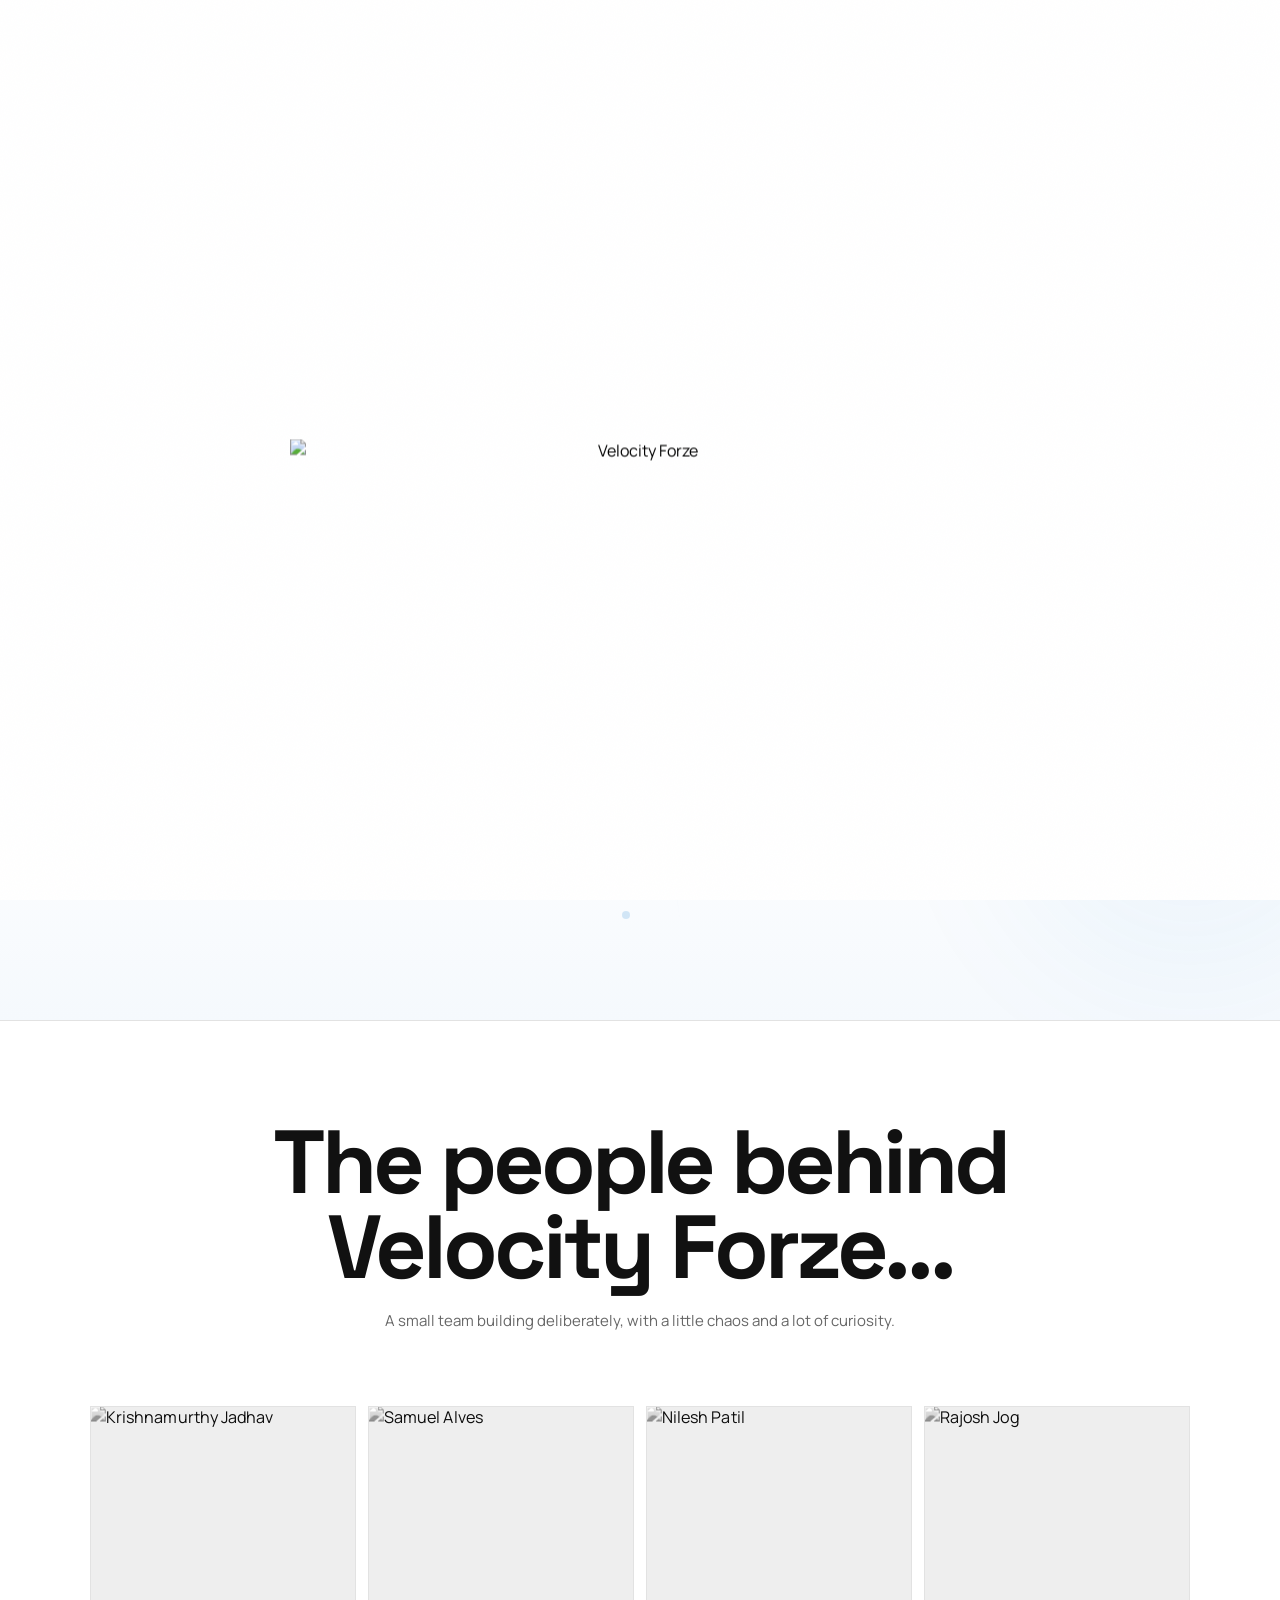
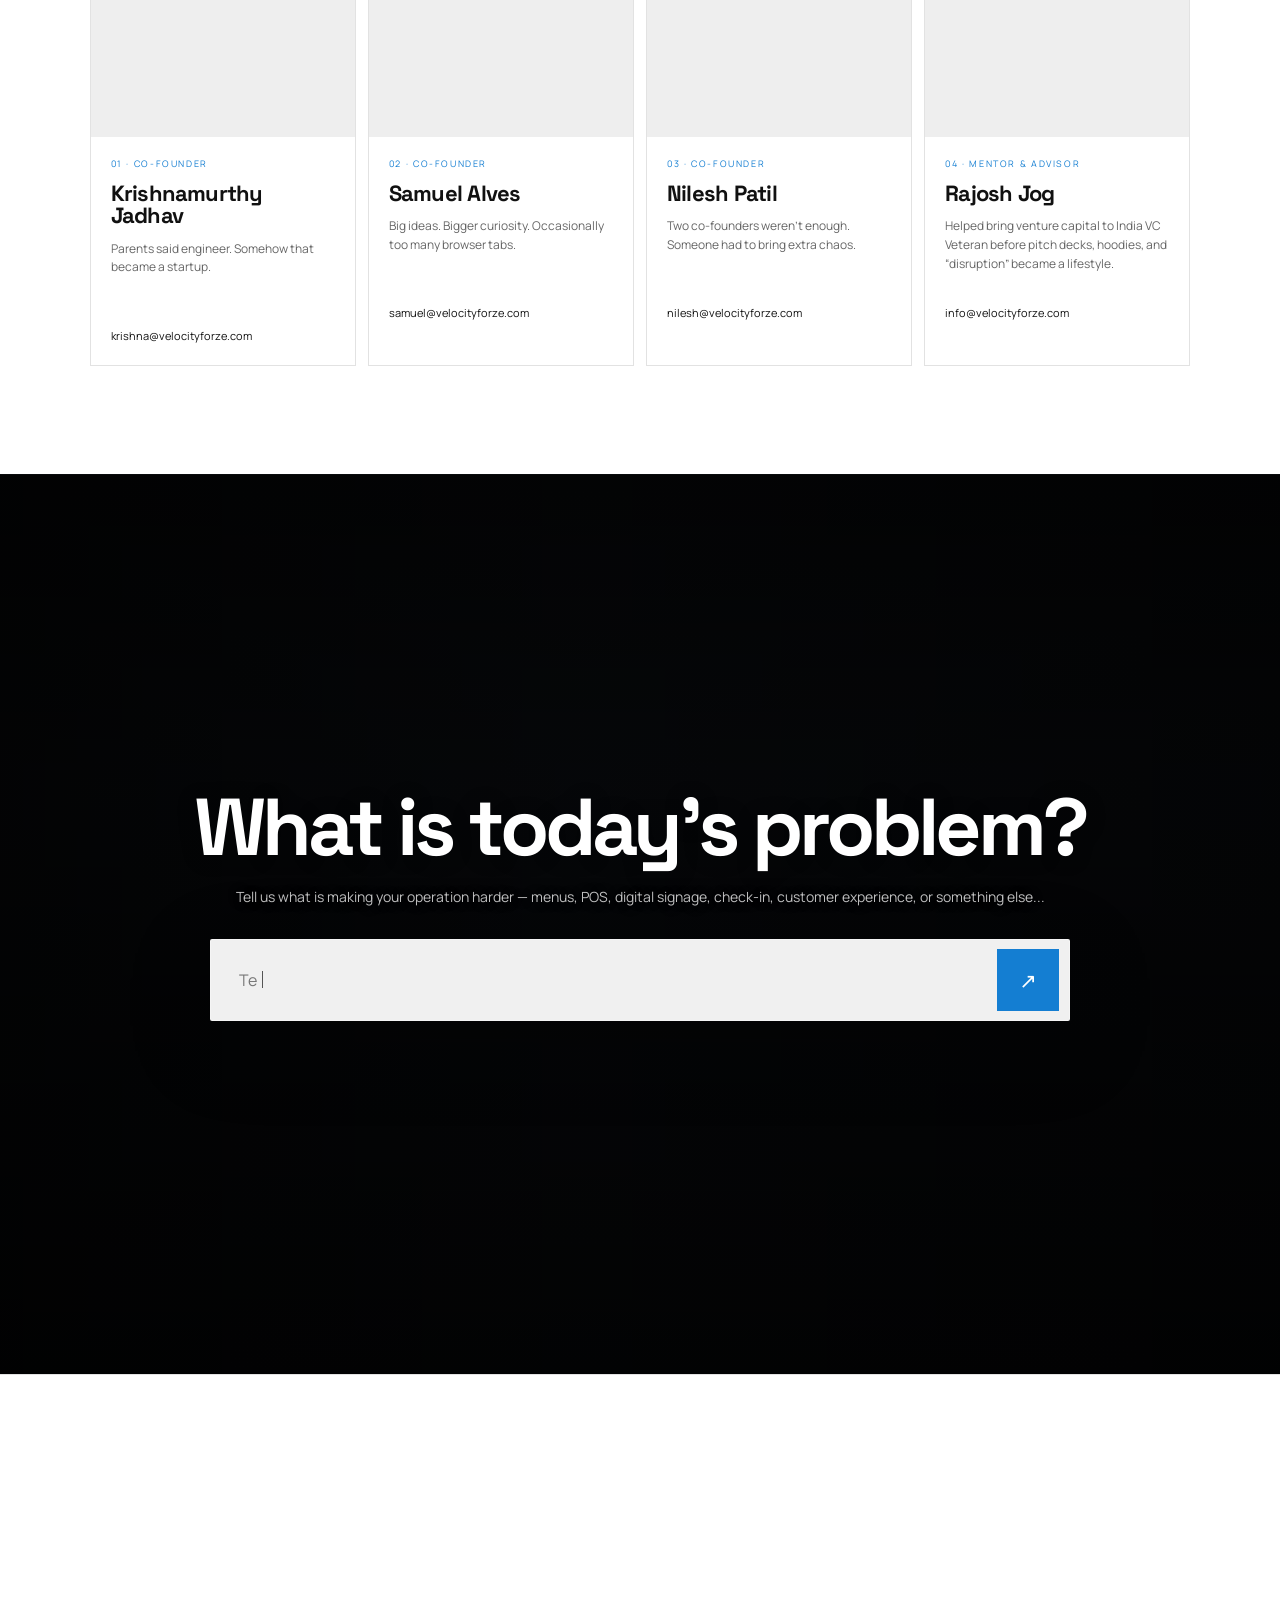
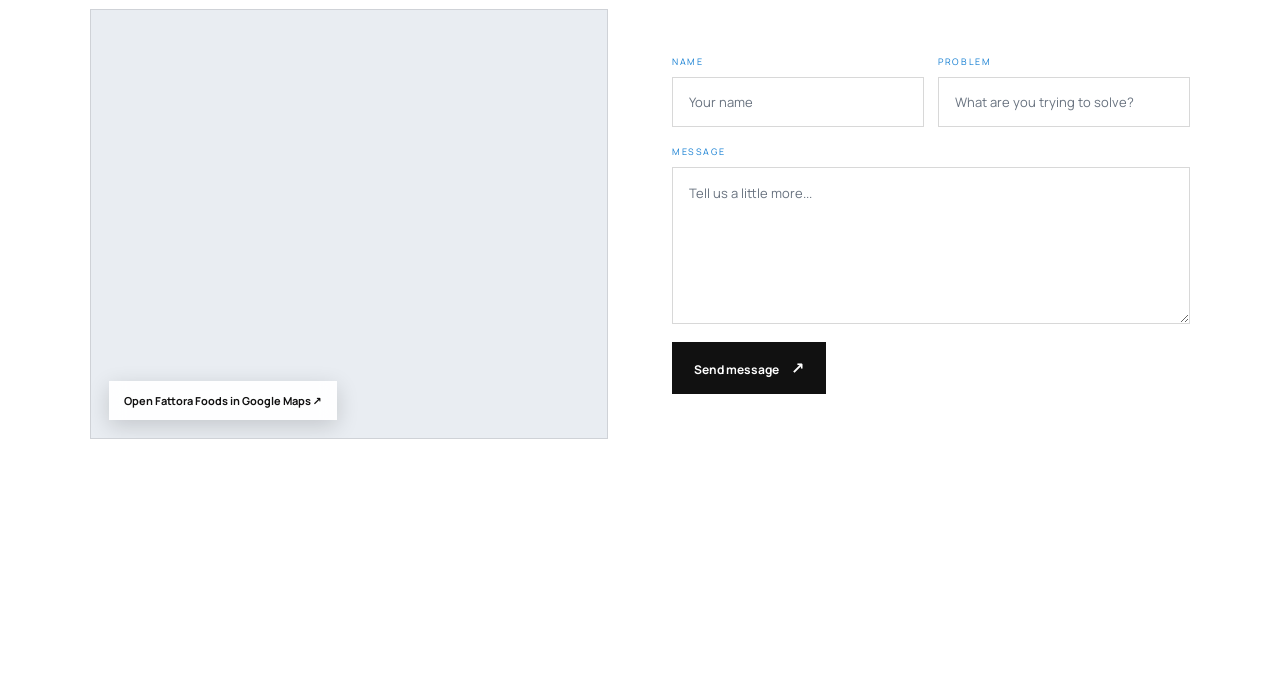
==== commit 8fba1f3e: "Add files via upload" ====
--- a/index.html
+++ b/index.html
@@ -46,17 +46,14 @@
         <i class="line l4"></i><i class="line l5"></i><i class="line l6"></i>
       </div>
       <div class="content content-center reveal">
-        <p class="eyebrow">About</p>
         <h1>We’re building<span>…</span></h1>
-        <p class="lead">We are a stealth-mode startup working on a range of solutions for the HoReCa industry.</p>
-        <p class="sublead">AI-led technology, shaped around the realities of hospitality.</p>
+        <p class="lead">stealth-mode startup working on a range of AI-led technology solutions for the HoReCa industry.</p>
       </div>
     </section>
 
     <section class="section us" id="us">
       <div class="content content-center reveal">
-        <p class="eyebrow">Us</p>
-        <h2>The people behind<br>Velocity Forze.</h2>
+        <h2>The people behind<br>Velocity Forze...</h2>
         <p class="sublead section-intro">A small team building deliberately, with a little chaos and a lot of curiosity.</p>
       </div>
 
@@ -67,15 +64,15 @@
         </article>
         <article class="person-card reveal">
           <div class="portrait"><img src="assets/team/samuel-alves.jpg" alt="Samuel Alves"></div>
-          <div class="person-meta"><span>02 · Co-Founder</span><h3>Samuel Alves</h3><p>Big ideas. Bigger curiosity. Occasionally too many browser tabs.</p><a href="mailto:samuel@velocityforze.com">Samuel@velocityforze.com</a></div>
+          <div class="person-meta"><span>02 · Co-Founder</span><h3>Samuel Alves</h3><p>Big ideas. Bigger curiosity. Occasionally too many browser tabs.</p><a href="mailto:samuel@velocityforze.com">samuel@velocityforze.com</a></div>
         </article>
         <article class="person-card reveal">
           <div class="portrait"><img src="assets/team/nilesh-patil.jpg" alt="Nilesh Patil"></div>
-          <div class="person-meta"><span>03 · Co-Founder</span><h3>Nilesh Patil</h3><p>Two co-founders weren’t enough. Someone had to bring extra chaos.</p><a href="mailto:nilesh@velocityforze.com">Nilesh@velocityforze.com</a></div>
+          <div class="person-meta"><span>03 · Co-Founder</span><h3>Nilesh Patil</h3><p>Two co-founders weren’t enough. Someone had to bring extra chaos.</p><a href="mailto:nilesh@velocityforze.com">nilesh@velocityforze.com</a></div>
         </article>
         <article class="person-card mentor reveal">
-          <div class="portrait"><img src="assets/team/rajas-joes.jpg" alt="Rajas Joes"></div>
-          <div class="person-meta"><span>04 · Mentor &amp; Advisor</span><h3>Rajas Joes</h3><p>Helped bring venture capital to India before pitch decks, hoodies, and “disruption” became a lifestyle.</p><a href="mailto:info@velocityforze.com">info@velocityforze.com</a></div>
+          <div class="portrait"><img src="assets/team/rajas-joes.jpg" alt="Rajosh Jog"></div>
+          <div class="person-meta"><span>04 · Mentor &amp; Advisor</span><h3>Rajosh Jog</h3><p>Helped bring venture capital to India VC Veteran before pitch decks, hoodies, and “disruption” became a lifestyle.</p><a href="mailto:info@velocityforze.com">info@velocityforze.com</a></div>
         </article>
       </div>
     </section>
@@ -85,27 +82,31 @@
         <source src="assets/video/problem-ho-reca.mp4" type="video/mp4">
       </video>
       <div class="problem-vignette"></div>
-      <div class="problem-topline"><span>HoReCa / The problem space</span><span>Hotels · Restaurants · Cafés · Catering</span></div>
       <div class="problem-center reveal">
-        <p class="eyebrow">Problem</p>
-        <h2>What’s getting in the way?</h2>
-        <p>Tell us what is making your operation harder — menus, POS, digital signage, check-in, customer experience, or something else.</p>
+        <h2>What is today’s problem?</h2>
+        <p class="problem-byline">Tell us what is making your operation harder — menus, POS, digital signage, check-in, customer experience, or something else...</p>
         <form id="problemForm" class="problem-form">
-          <label class="sr-only" for="problemInput">What is your problem?</label>
-          <input id="problemInput" name="problem" type="text" autocomplete="off" placeholder="What is your problem?" required />
+          <label class="sr-only" for="problemInput">How can we help you?</label>
+          <span class="typing-placeholder" id="problemPromptText" aria-hidden="true">Tell us first<span class="typing-caret"></span></span>
+          <input id="problemInput" name="problem" type="text" autocomplete="off" required />
           <button type="submit" aria-label="Send problem">↗</button>
         </form>
         <div class="problem-response" id="problemResponse" aria-live="polite"></div>
       </div>
-      <div class="problem-foot"><span>01 / OPERATIONS</span><span>02 / EXPERIENCE</span><span>03 / SYSTEMS</span></div>
     </section>
 
     <section class="section contact" id="contact">
       <div class="contact-grid reveal">
-        <div class="contact-copy">
-          <p class="eyebrow">Contact</p>
-          <h2>Let’s build<br>what’s next.</h2>
-          <p class="contact-intro">Tell us who you are, what problem you are facing, and what you want to solve.</p>
+        <div class="map-card" aria-label="Fattora Foods location on Google Maps">
+          <iframe
+            title="Fattora Foods — Verna Industrial Estate, Goa"
+            src="https://www.google.com/maps?q=Fattora%20Foods%2C%209W8H%2BR5P%2C%20L-90-2-E%2C%20Verna%20Industrial%20Estate%2C%20Verna%2C%20Nagve%2C%20Goa%20403722&output=embed"
+            loading="eager"
+            referrerpolicy="strict-origin-when-cross-origin"
+            allowfullscreen
+            title="Interactive Google Map showing Fattora Foods">
+          </iframe>
+          <a class="map-overlay-link" href="https://maps.app.goo.gl/F9hnChiTCSxihVnQ9" target="_blank" rel="noopener noreferrer">Open Fattora Foods in Google Maps ↗</a>
         </div>
         <form class="contact-form" id="contactForm">
           <div class="field-row">
--- a/style.css
+++ b/style.css
@@ -189,3 +189,118 @@
 .problem-form button{background:#147ed2;color:#fff}
 .problem-response{color:#fff;text-shadow:0 1px 10px rgba(0,0,0,.3)}
 @media (prefers-reduced-motion:reduce){.problem-video{animation:none;transform:none}}
+
+
+/* ===== REQUESTED FINAL REFINEMENTS ===== */
+.site-nav{height:90px;padding:0 42px}
+.site-nav nav{gap:32px}
+.site-nav a{font-size:15px;font-weight:500;letter-spacing:0}
+.eyebrow{display:none}
+.about .content-center{max-width:1200px}
+.about h1 span{color:#111}
+.about .lead{max-width:none;white-space:nowrap;font-size:clamp(14px,1.45vw,21px);margin-top:30px;color:#333;font-weight:400}
+.problem-center{transform:translateY(10vh)}
+.problem-topline,.problem-foot{display:none}
+.contact-grid{grid-template-columns:1fr 1fr;align-items:stretch;gap:5vw}
+.map-card{position:relative;display:block;min-height:430px;overflow:hidden;border:1px solid rgba(17,17,17,.12);background:#f5f7f9;text-decoration:none;color:#111}
+.map-google-panel{position:absolute;inset:0;display:flex;flex-direction:column;align-items:center;justify-content:center;text-align:center;padding:40px;background:radial-gradient(circle at 50% 40%,rgba(20,126,210,.09),transparent 42%),linear-gradient(135deg,#f7f9fb,#edf2f6)}
+.google-mark{position:absolute;top:28px;left:30px;font-family:Arial,sans-serif;font-size:28px;font-weight:700;color:#4285f4}
+.map-pin-large{width:58px;height:58px;border-radius:50% 50% 50% 0;background:#147ed2;color:#fff;display:grid;place-items:center;font-size:12px;transform:rotate(-45deg);box-shadow:0 14px 32px rgba(20,126,210,.22);margin-bottom:28px}
+.map-pin-large::first-letter{transform:rotate(45deg)}
+.map-google-panel h3{margin:0;font-size:28px;letter-spacing:-.03em}
+.map-google-panel p{margin:10px 0 24px;color:#66717d;font-size:14px}
+.map-open-button{display:inline-flex;align-items:center;padding:13px 18px;background:#111;color:#fff;font-size:12px;font-weight:700;transition:transform .25s ease,background .25s ease}
+.map-card:hover .map-open-button{transform:translateY(-2px);background:#147ed2}
+.contact-form{align-self:center}
+@media (max-width:1000px){.site-nav{padding:0 28px}.site-nav nav{gap:22px}.site-nav a{font-size:13px}.contact-grid{grid-template-columns:1fr;gap:48px}.map-card{min-height:360px}}
+@media (max-width:650px){.site-nav{height:72px;padding:0 16px}.site-nav nav{gap:13px}.site-nav a{font-size:11px}.about .lead{white-space:normal;font-size:15px}.problem-center{transform:translateY(7vh)}.map-card{min-height:300px}}
+
+
+/* ===== LATEST PROBLEM + LIVE GOOGLE MAP REFINEMENTS ===== */
+.problem-center h2{font-size:clamp(42px,6.3vw,82px);letter-spacing:-.05em}
+.problem-center>p:not(.eyebrow){max-width:720px;margin:20px auto 18px;font-size:14px;line-height:1.6}
+.problem-prompt{min-height:34px;margin:0 auto 12px;color:#fff;font-family:"Space Grotesk",sans-serif;font-size:clamp(18px,2vw,25px);font-weight:500;letter-spacing:-.02em;text-shadow:0 1px 14px rgba(0,0,0,.35)}
+.typing-caret{display:inline-block;width:1px;height:1.05em;margin-left:5px;vertical-align:-.15em;background:#fff;animation:typingBlink .75s steps(1,end) infinite}
+@keyframes typingBlink{50%{opacity:0}}
+.problem-form{height:64px;max-width:680px;margin:0 auto}
+.problem-form input{font-size:14px}
+.problem-form button{width:50px;height:48px}
+.map-card{position:relative;display:block;min-height:430px;overflow:hidden;border:1px solid rgba(17,17,17,.12);background:#e9edf2}
+.map-card iframe{position:absolute;inset:0;width:100%;height:100%;border:0;display:block}
+.map-overlay-link{position:absolute;left:18px;bottom:18px;z-index:3;display:inline-flex;align-items:center;padding:11px 14px;background:rgba(255,255,255,.94);color:#111;text-decoration:none;font-size:11px;font-weight:700;box-shadow:0 6px 22px rgba(0,0,0,.16);backdrop-filter:blur(8px);transition:transform .2s ease,background .2s ease}
+.map-overlay-link:hover{transform:translateY(-2px);background:#fff}
+@media (max-width:650px){.problem-center{transform:translateY(7vh)}.problem-prompt{font-size:18px}.problem-form{height:60px}.map-card{min-height:300px}}
+
+/* ===== FINAL PROBLEM DIALOG REFINEMENT ===== */
+.problem-byline{
+  max-width:none !important;
+  white-space:nowrap;
+  margin:20px auto 24px !important;
+  font-size:14px;
+  line-height:1.5;
+}
+.problem-form{
+  position:relative;
+  max-width:680px;
+  overflow:hidden;
+}
+.typing-placeholder{
+  position:absolute;
+  left:22px;
+  top:50%;
+  transform:translateY(-50%);
+  color:#777;
+  font-size:14px;
+  pointer-events:none;
+  white-space:nowrap;
+  z-index:1;
+}
+.problem-form input:focus + .typing-placeholder{display:none}
+.problem-form input:not(:placeholder-shown) + .typing-placeholder{display:none}
+.problem-form input{position:relative;z-index:2;background:transparent}
+.problem-form .typing-placeholder{z-index:1}
+.typing-caret{display:inline-block;width:1px;height:1.05em;margin-left:5px;vertical-align:-.15em;background:#555;animation:typingBlink .75s steps(1,end) infinite}
+@media (max-width:650px){
+  .problem-byline{white-space:normal !important;max-width:90vw !important}
+  .typing-placeholder{left:16px;font-size:13px}
+}
+
+
+/* ===== V6 SPACING + LONGER PROBLEM DIALOG ===== */
+.about .content-center h1{margin-bottom:42px}
+.about .lead{margin-top:0}
+.problem-center{width:min(900px,92vw)}
+.problem-byline{max-width:100% !important;white-space:nowrap;margin:20px auto 30px !important}
+.problem-form{max-width:860px;height:82px;padding:10px 10px 10px 28px;border-radius:2px}
+.problem-form input{font-size:16px;padding-right:12px}
+.problem-form button{width:62px;height:62px}
+.typing-placeholder{left:28px;font-size:16px}
+.map-card-pending{min-height:430px;display:grid;place-items:center;background:linear-gradient(145deg,#f8fafc,#edf3f8);border:1px solid rgba(17,17,17,.12)}
+.map-pending-inner{text-align:center;max-width:430px;padding:36px}
+.map-pending-pin{width:58px;height:58px;margin:0 auto 22px;border-radius:50% 50% 50% 0;transform:rotate(-45deg);display:grid;place-items:center;background:#147ed2;color:#fff;font-size:25px;box-shadow:0 14px 32px rgba(20,126,210,.22)}
+.map-pending-pin::first-letter{transform:rotate(45deg)}
+.map-pending-inner h3{font-size:26px;margin:0 0 10px}
+.map-pending-inner p{margin:0 auto 24px;color:#687481;font-size:13px;line-height:1.6}
+.map-open-button{display:inline-flex;align-items:center;padding:13px 18px;background:#111;color:#fff;text-decoration:none;font-size:12px;font-weight:700}
+.map-open-button:hover{background:#147ed2}
+@media (max-width:650px){
+  .about .content-center h1{margin-bottom:28px}
+  .problem-byline{white-space:normal !important;max-width:92vw !important}
+  .problem-form{height:70px;padding-left:18px}
+  .problem-form button{width:54px;height:54px}
+  .typing-placeholder{left:18px;font-size:14px}
+}
+
+/* ===== PROBLEM SECTION POSITION — LOWER, WITH BREATHING ROOM ===== */
+.problem-center{transform:translateY(20vh)}
+@media (max-width:650px){.problem-center{transform:translateY(15vh)}}
+
+
+/* ===== PRODUCTION MAP + QUERY DELIVERY ===== */
+.map-card{position:relative;min-height:430px;overflow:hidden;border:1px solid rgba(17,17,17,.12);background:#e9edf2}
+.map-card iframe{position:absolute;inset:0;width:100%;height:100%;border:0;display:block}
+.map-overlay-link{position:absolute;left:18px;bottom:18px;z-index:3;display:inline-flex;align-items:center;padding:12px 15px;background:rgba(255,255,255,.95);color:#111;text-decoration:none;font-size:11px;font-weight:700;box-shadow:0 6px 22px rgba(0,0,0,.16);backdrop-filter:blur(8px);transition:transform .2s ease,background .2s ease}
+.map-overlay-link:hover{transform:translateY(-2px);background:#147ed2;color:#fff}
+.problem-response{max-width:860px;margin:12px auto 0}
+@media (max-width:1000px){.map-card{min-height:380px}.problem-byline{white-space:normal!important}}
+@media (max-width:650px){.map-card{min-height:320px}.map-overlay-link{left:12px;right:12px;justify-content:center;bottom:12px;font-size:10px}.problem-response{font-size:11px;padding:0 12px}}
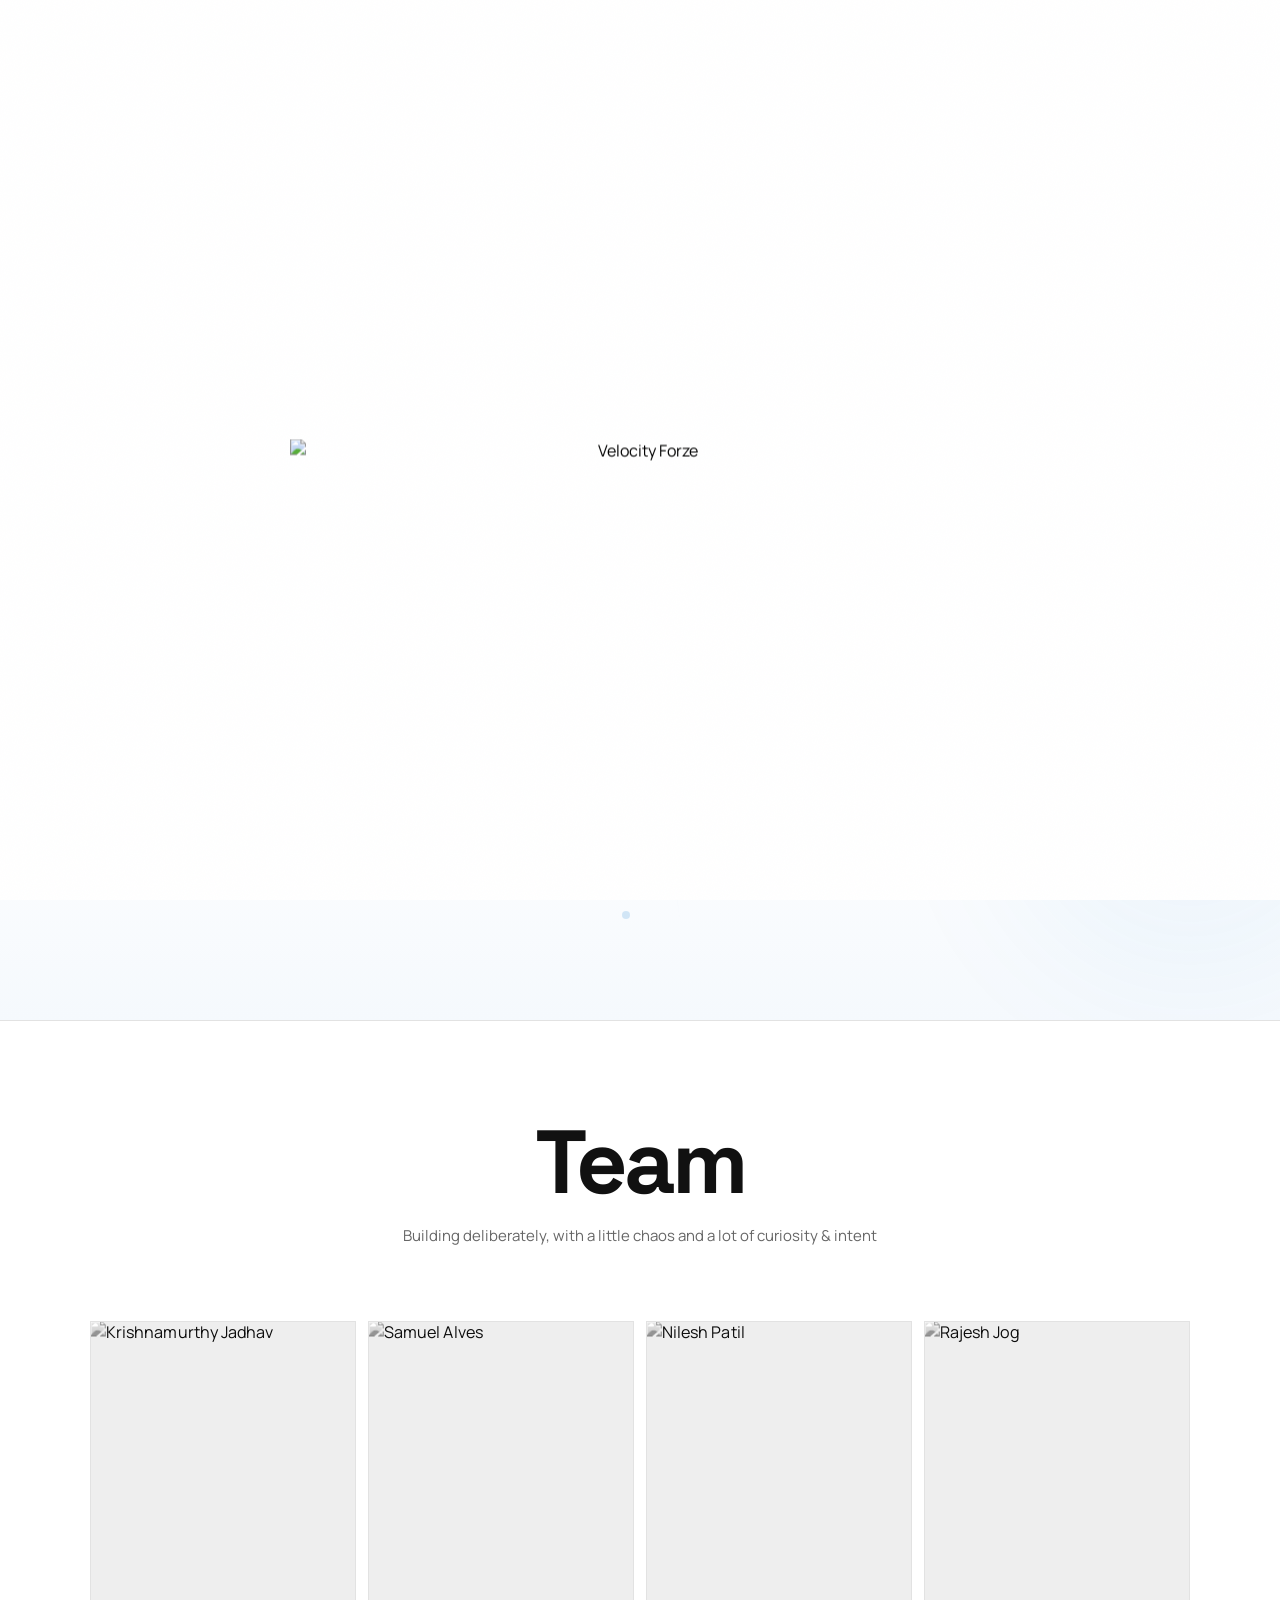
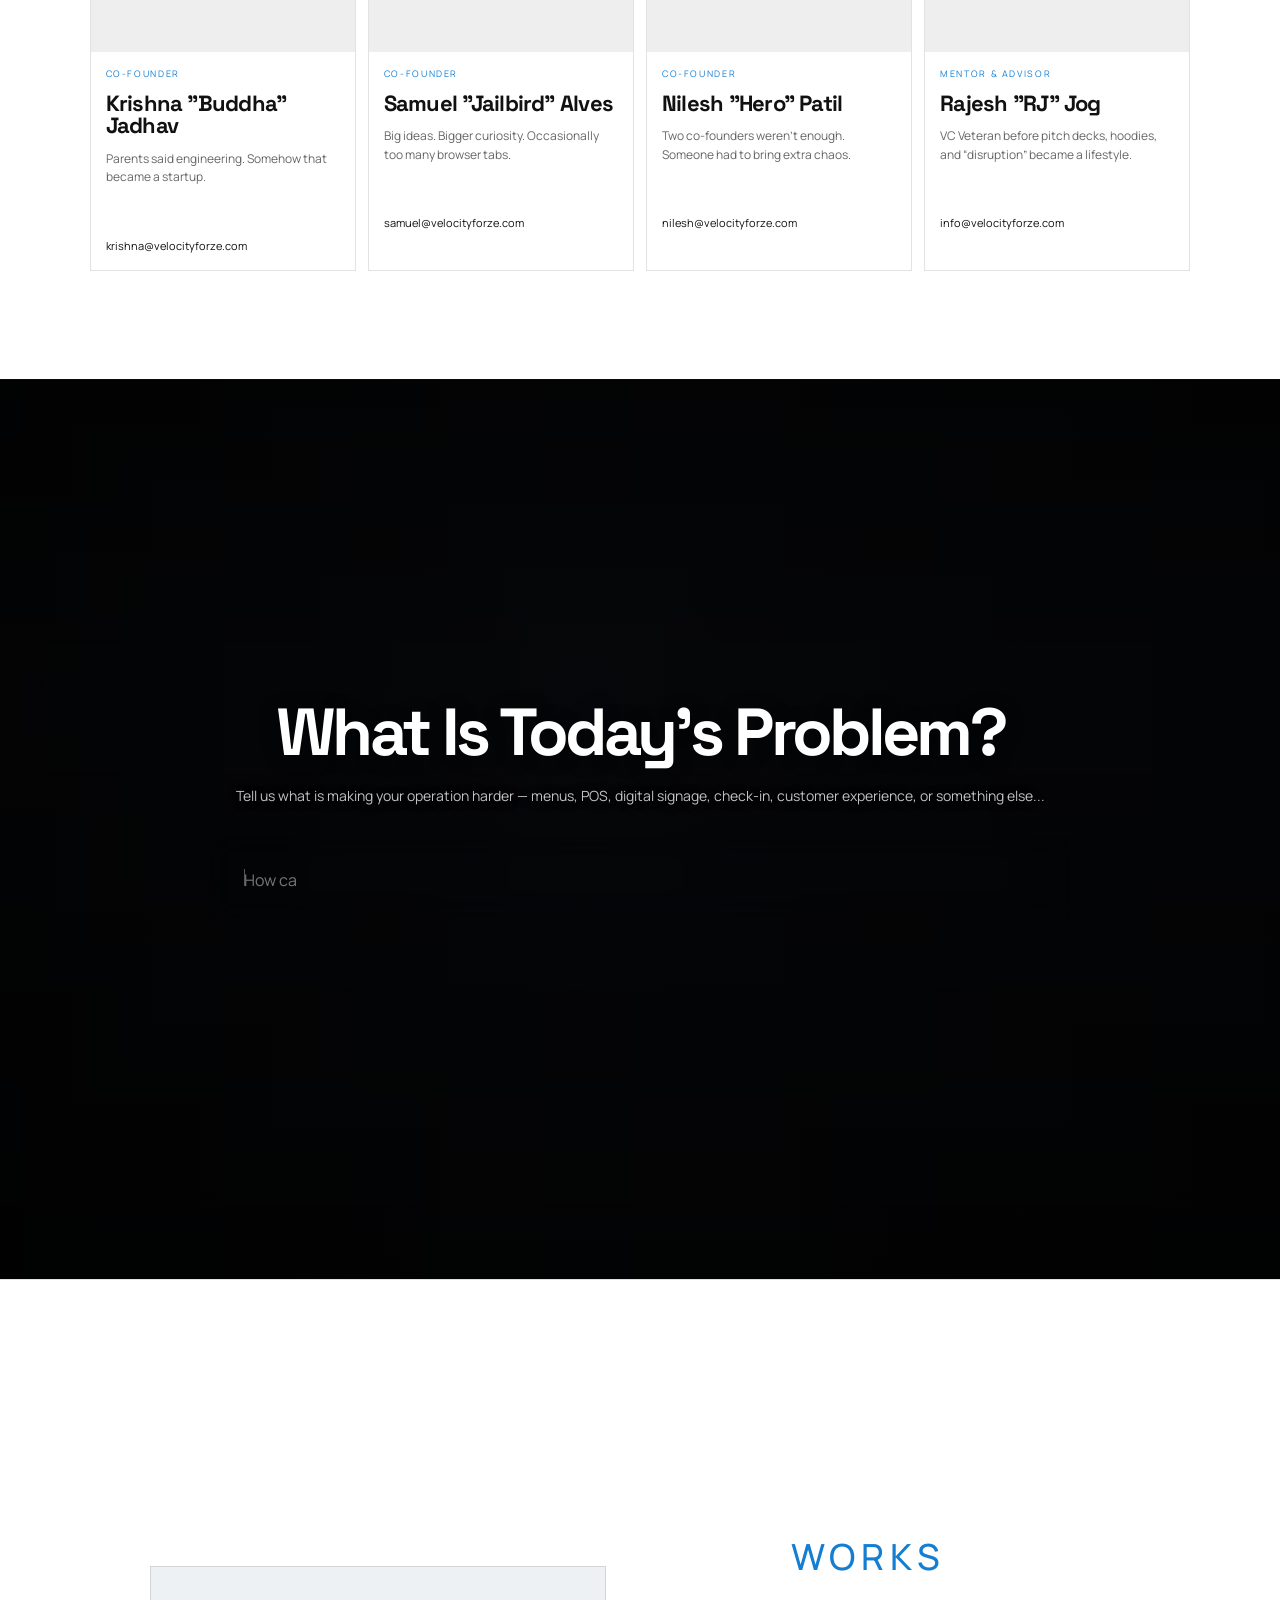
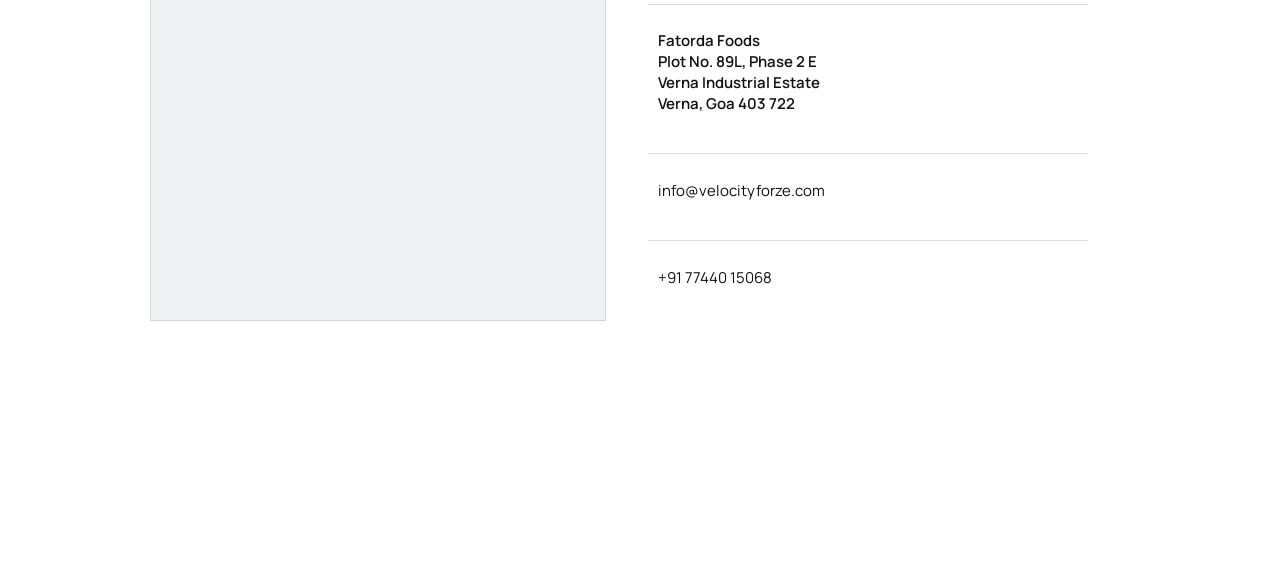
==== commit 134dbf35: "Add files via upload" ====
--- a/index.html
+++ b/index.html
@@ -46,33 +46,33 @@
         <i class="line l4"></i><i class="line l5"></i><i class="line l6"></i>
       </div>
       <div class="content content-center reveal">
-        <h1>We’re building<span>…</span></h1>
-        <p class="lead">stealth-mode startup working on a range of AI-led technology solutions for the HoReCa industry.</p>
+        <h1>We’re Building<span>…</span></h1>
+        <p class="lead">Stealth-mode startup working on a range of AI & tech solutions for the HoReCa industry.</p>
       </div>
     </section>
 
     <section class="section us" id="us">
       <div class="content content-center reveal">
-        <h2>The people behind<br>Velocity Forze...</h2>
-        <p class="sublead section-intro">A small team building deliberately, with a little chaos and a lot of curiosity.</p>
+        <h2>Team</h2>
+        <p class="sublead section-intro">Building deliberately, with a little chaos and a lot of curiosity & intent</p>
       </div>
 
       <div class="team-grid">
         <article class="person-card reveal">
           <div class="portrait"><img src="assets/team/krishnamurthy-jadhav.jpg" alt="Krishnamurthy Jadhav"></div>
-          <div class="person-meta"><span>01 · Co-Founder</span><h3>Krishnamurthy Jadhav</h3><p>Parents said engineer. Somehow that became a startup.</p><a href="mailto:krishna@velocityforze.com">krishna@velocityforze.com</a></div>
+          <div class="person-meta"><span>Co-Founder</span><h3>Krishna "Buddha" Jadhav</h3><p>Parents said engineering. Somehow that became a startup.</p><a href="mailto:krishna@velocityforze.com">krishna@velocityforze.com</a></div>
         </article>
         <article class="person-card reveal">
           <div class="portrait"><img src="assets/team/samuel-alves.jpg" alt="Samuel Alves"></div>
-          <div class="person-meta"><span>02 · Co-Founder</span><h3>Samuel Alves</h3><p>Big ideas. Bigger curiosity. Occasionally too many browser tabs.</p><a href="mailto:samuel@velocityforze.com">samuel@velocityforze.com</a></div>
+          <div class="person-meta"><span>Co-Founder</span><h3>Samuel "Jailbird" Alves</h3><p>Big ideas. Bigger curiosity. Occasionally too many browser tabs.</p><a href="mailto:samuel@velocityforze.com">samuel@velocityforze.com</a></div>
         </article>
         <article class="person-card reveal">
           <div class="portrait"><img src="assets/team/nilesh-patil.jpg" alt="Nilesh Patil"></div>
-          <div class="person-meta"><span>03 · Co-Founder</span><h3>Nilesh Patil</h3><p>Two co-founders weren’t enough. Someone had to bring extra chaos.</p><a href="mailto:nilesh@velocityforze.com">nilesh@velocityforze.com</a></div>
+          <div class="person-meta"><span>Co-Founder</span><h3>Nilesh "Hero" Patil</h3><p>Two co-founders weren’t enough. Someone had to bring extra chaos.</p><a href="mailto:nilesh@velocityforze.com">nilesh@velocityforze.com</a></div>
         </article>
         <article class="person-card mentor reveal">
-          <div class="portrait"><img src="assets/team/rajas-joes.jpg" alt="Rajosh Jog"></div>
-          <div class="person-meta"><span>04 · Mentor &amp; Advisor</span><h3>Rajosh Jog</h3><p>Helped bring venture capital to India VC Veteran before pitch decks, hoodies, and “disruption” became a lifestyle.</p><a href="mailto:info@velocityforze.com">info@velocityforze.com</a></div>
+          <div class="portrait"><img src="assets/team/rajas-joes.jpg" alt="Rajesh Jog"></div>
+          <div class="person-meta"><span>Mentor & Advisor</span><h3>Rajesh "RJ" Jog</h3><p>VC Veteran before pitch decks, hoodies, and “disruption” became a lifestyle.</p><a href="mailto:info@velocityforze.com">info@velocityforze.com</a></div>
         </article>
       </div>
     </section>
@@ -83,11 +83,11 @@
       </video>
       <div class="problem-vignette"></div>
       <div class="problem-center reveal">
-        <h2>What is today’s problem?</h2>
+        <h2>What Is Today’s Problem?</h2>
         <p class="problem-byline">Tell us what is making your operation harder — menus, POS, digital signage, check-in, customer experience, or something else...</p>
         <form id="problemForm" class="problem-form">
-          <label class="sr-only" for="problemInput">How can we help you?</label>
-          <span class="typing-placeholder" id="problemPromptText" aria-hidden="true">Tell us first<span class="typing-caret"></span></span>
+          <label class="sr-only" for="problemInput">How can we help?</label>
+          <span class="typing-placeholder" id="problemPromptText" aria-hidden="true"><span class="typing-caret"></span></span>
           <input id="problemInput" name="problem" type="text" autocomplete="off" required />
           <button type="submit" aria-label="Send problem">↗</button>
         </form>
@@ -99,35 +99,31 @@
       <div class="contact-grid reveal">
         <div class="map-card" aria-label="Fattora Foods location on Google Maps">
           <iframe
-            title="Fattora Foods — Verna Industrial Estate, Goa"
+            title="Fattora Foods on Google Maps"
             src="https://www.google.com/maps?q=Fattora%20Foods%2C%209W8H%2BR5P%2C%20L-90-2-E%2C%20Verna%20Industrial%20Estate%2C%20Verna%2C%20Nagve%2C%20Goa%20403722&output=embed"
-            loading="eager"
-            referrerpolicy="strict-origin-when-cross-origin"
-            allowfullscreen
-            title="Interactive Google Map showing Fattora Foods">
+            loading="lazy"
+            referrerpolicy="no-referrer-when-downgrade"
+            allowfullscreen>
           </iframe>
           <a class="map-overlay-link" href="https://maps.app.goo.gl/F9hnChiTCSxihVnQ9" target="_blank" rel="noopener noreferrer">Open Fattora Foods in Google Maps ↗</a>
         </div>
-        <form class="contact-form" id="contactForm">
-          <div class="field-row">
-            <label>
-              <span>Name</span>
-              <input name="name" type="text" autocomplete="name" placeholder="Your name" required>
-            </label>
-            <label>
-              <span>Problem</span>
-              <input name="problem" type="text" placeholder="What are you trying to solve?" required>
-            </label>
+        <div class="contact-info">
+          <p class="contact-kicker">WORKS</p>
+          <div class="contact-rule"></div>
+          <div class="contact-details">
+            <div>
+              <p><strong>Fatorda Foods</strong><br><strong>Plot No. 89L, Phase 2 E</strong><br><strong>Verna Industrial Estate</strong><br><strong>Verna, Goa 403 722</strong></p>
+            </div>
+            <div class="contact-rule"></div>
+            <div>
+              <a href="mailto:info@velocityforze.com">info@velocityforze.com</a>
+            </div>
+            <div class="contact-rule"></div>
+            <div>
+              <a href="tel:+917744015068">+91 77440 15068</a>
+            </div>
           </div>
-          <label>
-            <span>Message</span>
-            <textarea name="message" rows="6" placeholder="Tell us a little more..." required></textarea>
-          </label>
-          <div class="contact-submit-row">
-            <button type="submit">Send message <span>↗</span></button>
-            <p id="contactStatus" class="contact-status" aria-live="polite"></p>
-          </div>
-        </form>
+        </div>
       </div>
     </section>
   </main>
--- a/style.css
+++ b/style.css
@@ -8,7 +8,7 @@
   --ease:cubic-bezier(.77,0,.18,1);
 }
 *{box-sizing:border-box}
-html{scroll-behavior:smooth}
+html{scroll-behavior:auto}
 body{margin:0;background:var(--black);color:#f5f7fa;font-family:Manrope,system-ui,sans-serif;overflow-x:hidden;overflow-y:auto}
 a{color:inherit}
 button,input{font:inherit}
@@ -48,7 +48,7 @@
 .us{background:#07090d;padding-top:11vh;padding-bottom:12vh}.section-intro{margin-top:18px}.team-grid{position:relative;z-index:3;max-width:1220px;margin:72px auto 0;display:grid;grid-template-columns:repeat(4,1fr);gap:12px}
 .person-card{border:1px solid rgba(255,255,255,.1);background:rgba(255,255,255,.025);min-width:0;transition:transform .45s var(--ease),border-color .45s ease,background .45s ease}.person-card:hover{transform:translateY(-8px);border-color:rgba(78,168,255,.5);background:rgba(255,255,255,.045)}
 .portrait{aspect-ratio:4/5;overflow:hidden;background:#15171b}.portrait img{width:100%;height:100%;object-fit:cover;display:block;filter:grayscale(1) contrast(1.04);transform:scale(1.01);transition:transform .7s var(--ease),filter .45s ease}.person-card:hover .portrait img{transform:scale(1.05);filter:grayscale(.9) contrast(1.08)}
-.person-meta{padding:20px}.person-meta>span{display:block;color:#5fa9e7;font-size:9px;letter-spacing:.18em;text-transform:uppercase;margin-bottom:12px}.person-meta h3{font-size:22px;letter-spacing:-.035em}.person-meta p{min-height:66px;margin:13px 0 17px;color:#8f98a5;font-size:12px;line-height:1.55}.person-meta a{font-size:11px;text-decoration:none;color:#e9edf2;word-break:break-word}.person-meta a:hover{text-decoration:underline;text-underline-offset:3px}
+.person-meta{padding:15px}.person-meta>span{display:block;color:#5fa9e7;font-size:9px;letter-spacing:.18em;text-transform:uppercase;margin-bottom:12px}.person-meta h3{font-size:22px;letter-spacing:-.035em}.person-meta p{min-height:66px;margin:13px 0 17px;color:#8f98a5;font-size:12px;line-height:1.55}.person-meta a{font-size:11px;text-decoration:none;color:#e9edf2;word-break:break-word}.person-meta a:hover{text-decoration:underline;text-underline-offset:3px}
 
 .problem{padding:0;display:grid;place-items:center;background:#020508}.problem canvas{position:absolute;inset:0;width:100%;height:100%;display:block}.problem-vignette{position:absolute;inset:0;background:radial-gradient(circle at center,rgba(5,9,15,.18),rgba(2,5,8,.74) 62%,rgba(1,3,5,.94));z-index:1}.problem-topline,.problem-foot{position:absolute;z-index:4;left:34px;right:34px;display:flex;justify-content:space-between;color:rgba(220,230,240,.42);font-size:9px;letter-spacing:.16em;text-transform:uppercase}.problem-topline{top:31px}.problem-foot{bottom:30px}.problem-center{position:relative;z-index:5;width:min(760px,86vw);text-align:center}.problem-center h2{font-size:clamp(46px,7vw,90px)}.problem-center>p:not(.eyebrow){max-width:650px;margin:25px auto 28px;color:#a4afbd;line-height:1.65;font-size:15px}.problem-form{height:70px;border:1px solid rgba(255,255,255,.2);background:rgba(5,8,12,.62);backdrop-filter:blur(18px);display:flex;align-items:center;padding:8px 8px 8px 22px;box-shadow:0 20px 80px rgba(0,0,0,.38)}.problem-form input{flex:1;min-width:0;border:0;outline:0;background:transparent;color:#fff;font-size:15px}.problem-form input::placeholder{color:#6e7784}.problem-form button{width:54px;height:54px;border:0;background:#fff;color:#080b10;font-size:21px;cursor:pointer;transition:transform .25s ease}.problem-form button:hover{transform:translate(2px,-2px)}.problem-response{min-height:26px;margin-top:16px;color:#dce6f0;font-size:12px}.problem-response.show{animation:fadeUp .5s ease both}
 
@@ -198,7 +198,7 @@
 .eyebrow{display:none}
 .about .content-center{max-width:1200px}
 .about h1 span{color:#111}
-.about .lead{max-width:none;white-space:nowrap;font-size:clamp(14px,1.45vw,21px);margin-top:30px;color:#333;font-weight:400}
+.about .lead{max-width:none;width:100%;white-space:nowrap;text-align:center;margin:30px auto 0;font-size:clamp(14px,1.45vw,21px);color:#333;font-weight:400}
 .problem-center{transform:translateY(10vh)}
 .problem-topline,.problem-foot{display:none}
 .contact-grid{grid-template-columns:1fr 1fr;align-items:stretch;gap:5vw}
@@ -267,7 +267,8 @@
 
 
 /* ===== V6 SPACING + LONGER PROBLEM DIALOG ===== */
-.about .content-center h1{margin-bottom:42px}
+.about .content-center h1{margin-bottom:42px;display:inline-block;position:relative}
+.about .content-center h1 span{position:absolute;left:calc(100% + 22px);top:50%;transform:translateY(-46%);white-space:nowrap}
 .about .lead{margin-top:0}
 .problem-center{width:min(900px,92vw)}
 .problem-byline{max-width:100% !important;white-space:nowrap;margin:20px auto 30px !important}
@@ -285,6 +286,7 @@
 .map-open-button:hover{background:#147ed2}
 @media (max-width:650px){
   .about .content-center h1{margin-bottom:28px}
+  .about .content-center h1 span{position:static;display:inline;margin-left:14px;transform:none}
   .problem-byline{white-space:normal !important;max-width:92vw !important}
   .problem-form{height:70px;padding-left:18px}
   .problem-form button{width:54px;height:54px}
@@ -304,3 +306,244 @@
 .problem-response{max-width:860px;margin:12px auto 0}
 @media (max-width:1000px){.map-card{min-height:380px}.problem-byline{white-space:normal!important}}
 @media (max-width:650px){.map-card{min-height:320px}.map-overlay-link{left:12px;right:12px;justify-content:center;bottom:12px;font-size:10px}.problem-response{font-size:11px;padding:0 12px}}
+
+
+/* ===== FINAL CONTACT MAP — MATCHED TO THE PROVIDED REFERENCE ===== */
+.contact-grid{
+  width:min(1100px, calc(100% - 48px));
+  grid-template-columns:minmax(0, 1fr) minmax(0, 1fr);
+  gap:72px;
+  align-items:center;
+}
+.map-card{
+  width:100%;
+  height:auto;
+  min-height:0;
+  aspect-ratio: 1.28 / 1;
+  position:relative;
+  overflow:hidden;
+  border:1px solid rgba(17,17,17,.14);
+  background:#eef1f4;
+}
+.map-card iframe{
+  position:absolute;
+  inset:0;
+  width:100%;
+  height:100%;
+  border:0;
+  display:block;
+}
+.map-overlay-link{
+  left:12px;
+  bottom:12px;
+  padding:10px 13px;
+  font-size:11px;
+  line-height:1.2;
+  background:rgba(255,255,255,.96);
+  color:#111;
+  box-shadow:0 4px 16px rgba(0,0,0,.14);
+}
+.contact-form{
+  width:100%;
+  max-width:520px;
+  justify-self:start;
+}
+@media (max-width:1000px){
+  .contact-grid{
+    width:min(760px, calc(100% - 40px));
+    grid-template-columns:1fr;
+    gap:44px;
+  }
+  .map-card{
+    width:100%;
+    aspect-ratio:1.35 / 1;
+  }
+  .contact-form{
+    max-width:none;
+  }
+}
+@media (max-width:650px){
+  .contact-grid{
+    width:calc(100% - 32px);
+    gap:30px;
+  }
+  .map-card{
+    aspect-ratio:1.12 / 1;
+  }
+  .map-overlay-link{
+    left:10px;
+    right:10px;
+    bottom:10px;
+    justify-content:center;
+    text-align:center;
+  }
+}
+/* About — stronger hero typography */
+.about .content-center h1{font-size:clamp(72px,10.5vw,158px);line-height:.86;letter-spacing:-.065em;white-space:nowrap}
+.about .content-center h1 span{font-size:.78em;letter-spacing:-.06em}
+.about .content-center .lead{max-width:980px;margin-top:46px}
+@media (max-width:900px){.about .content-center h1{font-size:clamp(58px,11vw,104px)}.about .content-center .lead{margin-top:32px}}
+@media (max-width:650px){.about .content-center h1{font-size:clamp(46px,13vw,78px);white-space:normal}.about .content-center h1 span{font-size:.8em}.about .content-center .lead{margin-top:28px}}
+
+
+
+/* ===== TESTIMONIAL / CLIENT STORY ===== */
+.testimonial{background:#fff;color:#111;display:grid;align-items:center;border-top:1px solid rgba(17,17,17,.08)}
+.testimonial-grid{width:min(1100px,calc(100% - 48px));margin:0 auto;display:grid;grid-template-columns:.72fr 1.28fr;gap:8vw;align-items:center}
+.testimonial-brand{display:flex;flex-direction:column;align-items:flex-start;justify-content:center}
+.testimonial-label{font-size:10px;letter-spacing:.18em;text-transform:uppercase;color:#147ed2;font-weight:700;margin-bottom:24px}
+.client-logo{display:block;width:min(100%,360px);height:auto;max-height:150px;object-fit:contain;object-position:left center}
+.testimonial-location{margin:20px 0 0;color:#6b7480;font-size:13px}
+.testimonial-copy h2{font-size:clamp(38px,5vw,70px);line-height:.98;color:#111}
+.testimonial-copy p{max-width:700px;margin:24px 0 0;color:#4d5661;font-size:16px;line-height:1.75}
+.testimonial-tags{display:flex;flex-wrap:wrap;gap:8px;margin-top:28px}
+.testimonial-tags span{padding:9px 12px;border:1px solid rgba(17,17,17,.12);font-size:11px;color:#333;background:#fafafa}
+
+/* Slow, deliberate section transitions. */
+@media (max-width:1000px){
+  .testimonial-grid{grid-template-columns:1fr;gap:48px;width:min(760px,calc(100% - 40px))}
+  .client-logo{width:min(100%,320px)}
+}
+@media (max-width:650px){
+  .testimonial-grid{width:calc(100% - 32px);gap:34px}
+  .testimonial-copy p{font-size:14px}
+  .testimonial-tags{gap:6px}
+  .testimonial-tags span{font-size:10px;padding:8px 10px}
+}
+
+/* Keep the animated prompt out of the user's typing area. */
+.problem-form .typing-placeholder{transition:opacity .18s ease}
+.problem-form .typing-placeholder.is-hidden{opacity:0}
+.problem-form:focus-within .typing-placeholder{opacity:0}
+
+/* ===== V15 CLEANUP ===== */
+.problem-center h2{white-space:nowrap;font-size:clamp(18px,5.2vw,82px);letter-spacing:-.055em}
+.contact-info{width:100%;max-width:520px;justify-self:start}
+.contact-kicker{margin:1 1 20px;color:var(--blue);font-size:36px;letter-spacing:.18em;text-transform:uppercase;font-weight:600}
+.contact-info h2{margin:0;font-size:clamp(42px,5vw,72px);line-height:.95;letter-spacing:-.055em;color:#111}
+.contact-details{display:grid;gap:26px}
+.contact-details>div{display:grid;gap:8px}
+.contact-details span{font-size:9px;letter-spacing:.18em;text-transform:uppercase;color:var(--blue)}
+.contact-details p,.contact-details a{margin:0;color:#111;font-size:16px;line-height:1.55;text-decoration:none}
+.contact-details a:hover{color:var(--blue)}
+@media (max-width:650px){.problem-center h2{font-size:clamp(18px,6.2vw,34px)}.contact-info{max-width:none}.contact-info h2{font-size:clamp(38px,11vw,58px)}}
+
+/* Contact panel: exactly one separator between information blocks. */
+.contact-info > .contact-rule{display:block;height:1px;margin:20px 0 22px;background:rgba(17,17,17,.14)}
+.contact-details > .contact-rule{display:block;height:1px;margin:20px 0 22px;background:rgba(17,17,17,.14)}
+.contact-details > div:last-child{padding-bottom:0}
+.contact-details strong{font-weight:600}
+
+/* ===== CONTACT / WORKS — REFERENCE LAYOUT ===== */
+.contact{background:#fff;display:grid;align-items:center}
+.contact-grid{width:min(980px,calc(100% - 80px));margin:auto;display:grid;grid-template-columns:minmax(0,456px) minmax(0,440px);gap:42px;align-items:start}
+.map-card{min-height:355px;height:355px;border:1px solid rgba(17,17,17,.12)}
+.contact-info{align-self:start;padding:0;margin:0}
+.contact-kicker{margin:0;color:var(--blue);font-size:36px;line-height:1.05;font-weight:500;letter-spacing:.16em;text-transform:uppercase;text-align:left}
+.contact-info>.contact-rule{height:1px;margin:28px 0 0;background:rgba(17,17,17,.14)}
+.contact-details{margin:0;padding:0}
+.contact-details>div:not(.contact-rule){padding:25px 0 38px;text-align:left}
+.contact-details>div:not(.contact-rule) p{margin:0;font-size:15px;line-height:1.42;color:#111}
+.contact-details>div:not(.contact-rule) a{font-size:15px;color:#111;text-decoration:none}
+.contact-details>div:not(.contact-rule) a:hover{color:var(--blue)}
+.contact-details>.contact-rule{height:1px;margin:0;background:rgba(17,17,17,.14)}
+.contact-details>div:last-child{padding-bottom:0}
+@media (max-width:1000px){
+  .contact-grid{width:min(920px,calc(100% - 48px));grid-template-columns:1fr 1fr;gap:28px}
+  .map-card{height:330px;min-height:330px}
+  .contact-kicker{font-size:32px}
+}
+@media (max-width:650px){
+  .contact-grid{width:calc(100% - 40px);grid-template-columns:1fr;gap:28px}
+  .map-card{height:300px;min-height:300px}
+  .contact-kicker{font-size:28px}
+}
+
+/* Match the supplied Contact reference precisely. */
+.contact-kicker{text-align:center}
+.map-card{margin-top:48px}
+@media (max-width:1000px){.map-card{margin-top:36px}}
+@media (max-width:650px){.map-card{margin-top:0}.contact-kicker{text-align:left}}
+
+
+/* ===== CONTACT — FINAL REFERENCE MATCH ===== */
+.contact{background:#fff;display:grid;align-items:center;}
+.contact-grid{
+  width:min(980px,calc(100% - 80px));
+  margin:auto;
+  display:grid;
+  grid-template-columns:minmax(0,456px) minmax(0,440px);
+  gap:42px;
+  align-items:start;
+}
+.contact .map-card{
+  width:100%;
+  height:355px;
+  min-height:355px;
+  margin-top:28px;
+  border:1px solid rgba(17,17,17,.12);
+}
+.contact .contact-info{
+  width:100%;
+  max-width:440px;
+  padding:0;
+  margin:0;
+  align-self:start;
+}
+.contact .contact-kicker{
+  margin:0;
+  padding:0;
+  color:var(--blue);
+  font-size:36px;
+  line-height:1.05;
+  font-weight:500;
+  letter-spacing:.16em;
+  text-transform:uppercase;
+  text-align:center;
+}
+.contact .contact-info > .contact-rule{
+  display:block;
+  width:100%;
+  height:1px;
+  margin:28px 0 0;
+  background:rgba(17,17,17,.14);
+}
+.contact .contact-details{margin:0;padding:0;display:block;}
+.contact .contact-details > div:not(.contact-rule){
+  padding:25px 10px 38px;
+  text-align:left;
+}
+.contact .contact-details > div:not(.contact-rule) p{
+  margin:0;
+  font-size:15px;
+  line-height:1.42;
+  color:#111;
+}
+.contact .contact-details > div:not(.contact-rule) a{
+  font-size:15px;
+  color:#111;
+  text-decoration:none;
+}
+.contact .contact-details > div:not(.contact-rule) a:hover{color:var(--blue);}
+.contact .contact-details > .contact-rule{
+  display:block;
+  width:100%;
+  height:1px;
+  margin:0;
+  background:rgba(17,17,17,.14);
+}
+.contact .contact-details > div:last-child{padding-bottom:0;}
+
+@media (max-width:1000px){
+  .contact-grid{width:min(920px,calc(100% - 48px));grid-template-columns:1fr 1fr;gap:28px;}
+  .contact .map-card{height:330px;min-height:330px;margin-top:28px;}
+  .contact .contact-kicker{font-size:32px;}
+}
+@media (max-width:650px){
+  .contact-grid{width:calc(100% - 40px);grid-template-columns:1fr;gap:28px;}
+  .contact .map-card{height:300px;min-height:300px;margin-top:0;}
+  .contact .contact-info{max-width:none;}
+  .contact .contact-kicker{font-size:28px;text-align:left;}
+  .contact .contact-info > .contact-rule{margin-top:20px;}
+  .contact .contact-details > div:not(.contact-rule){padding:22px 0 30px;}
+}
